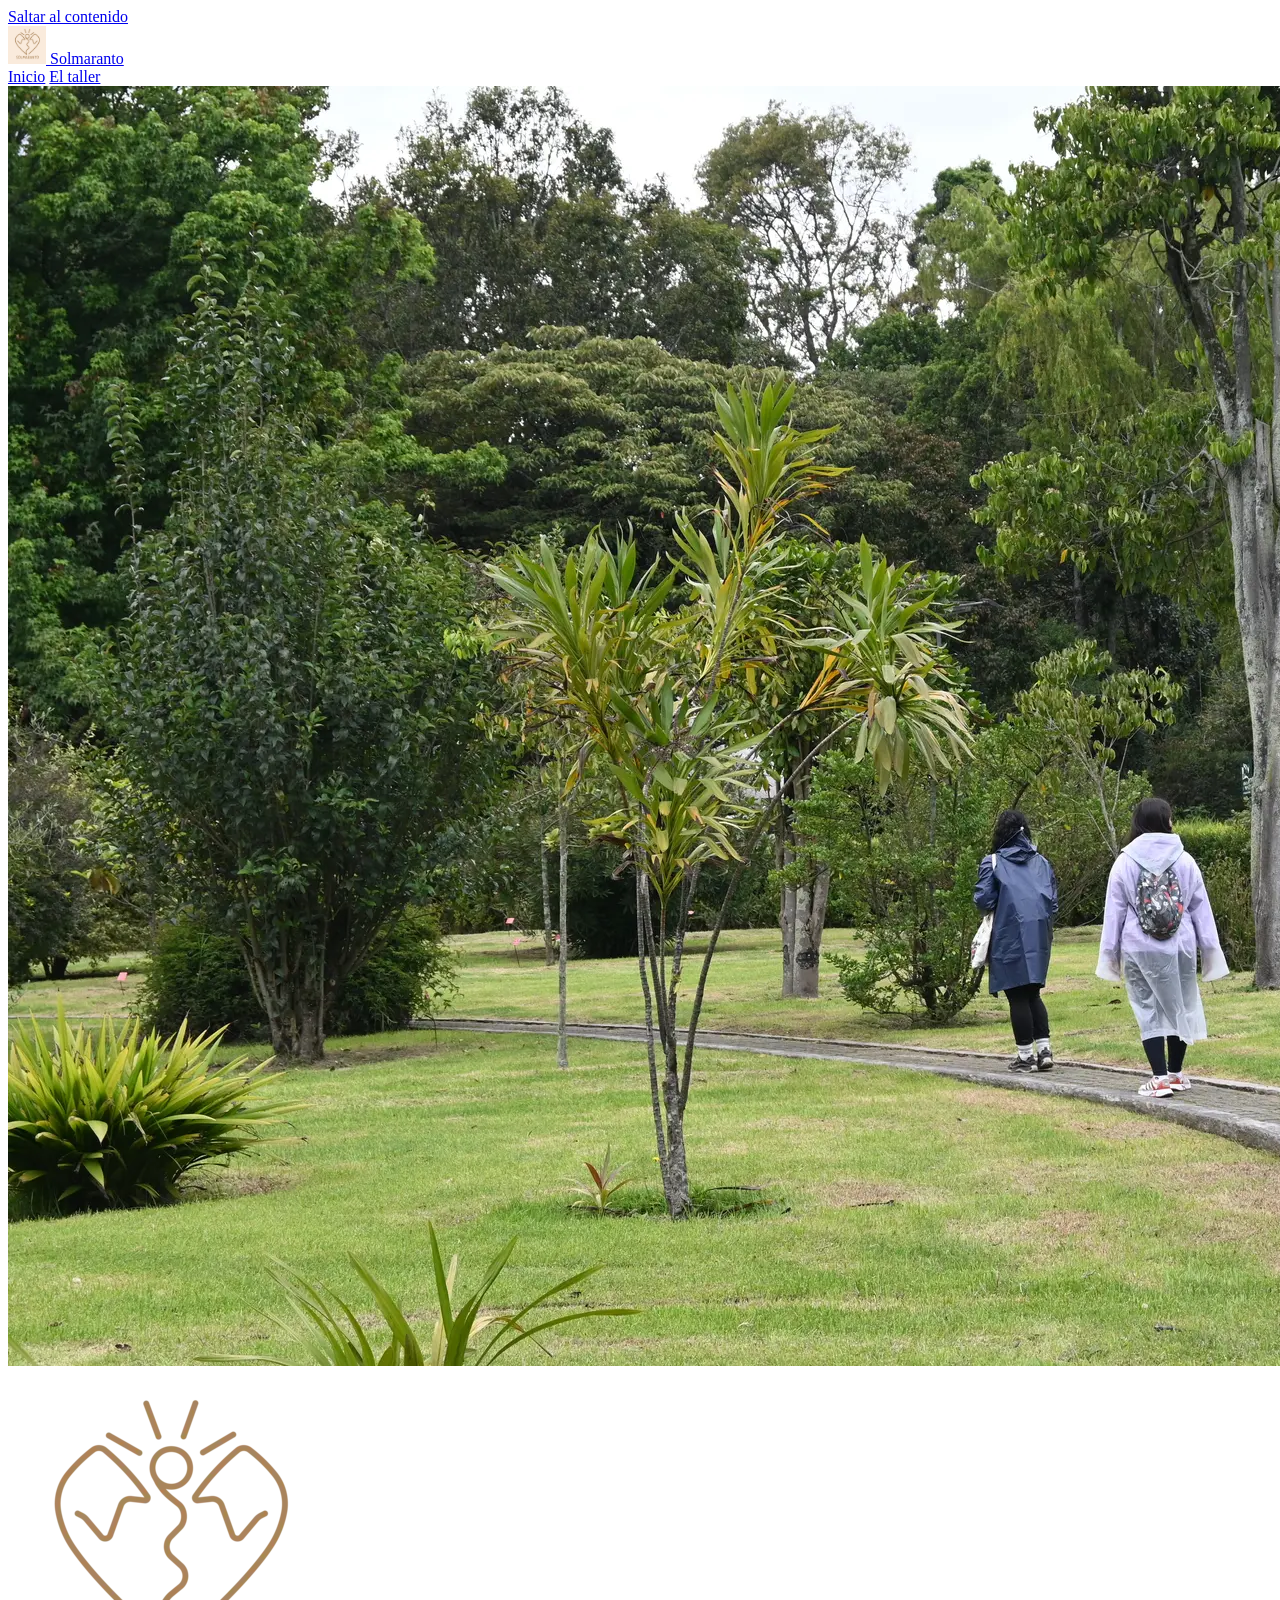
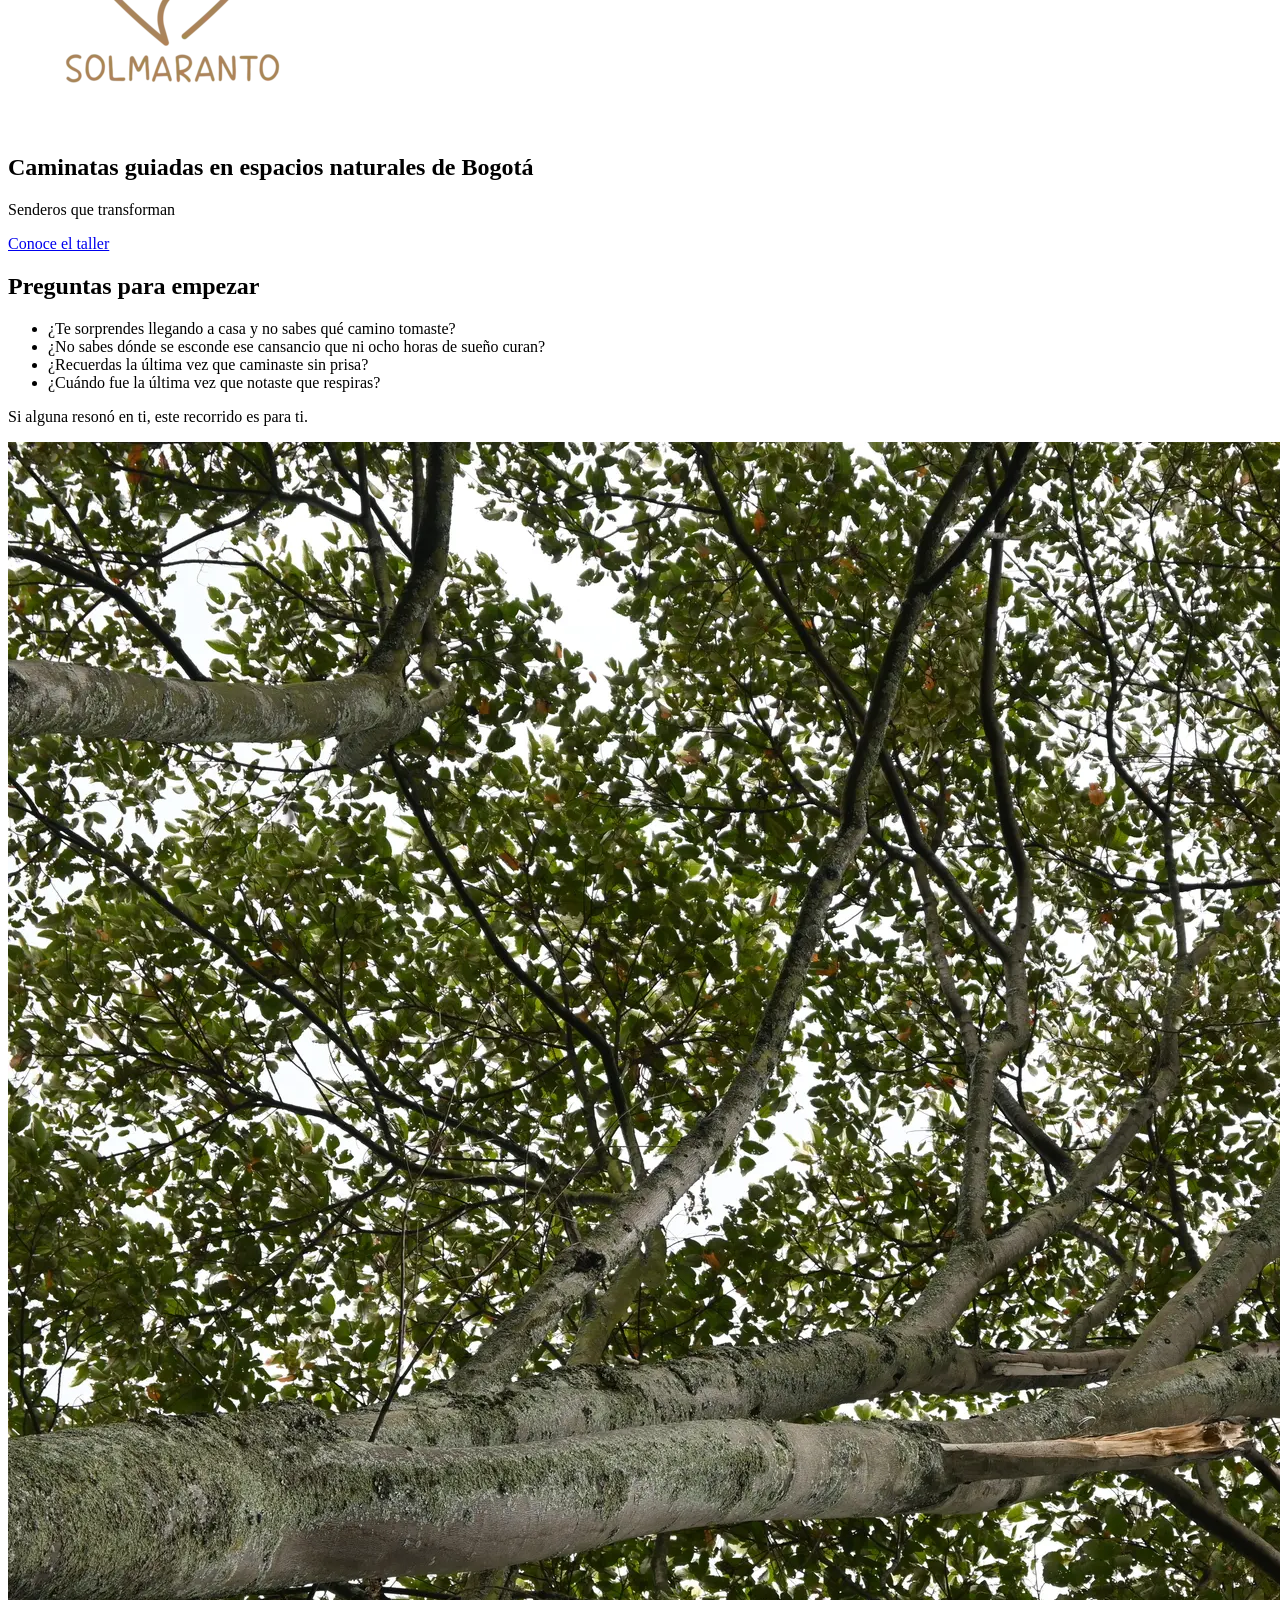
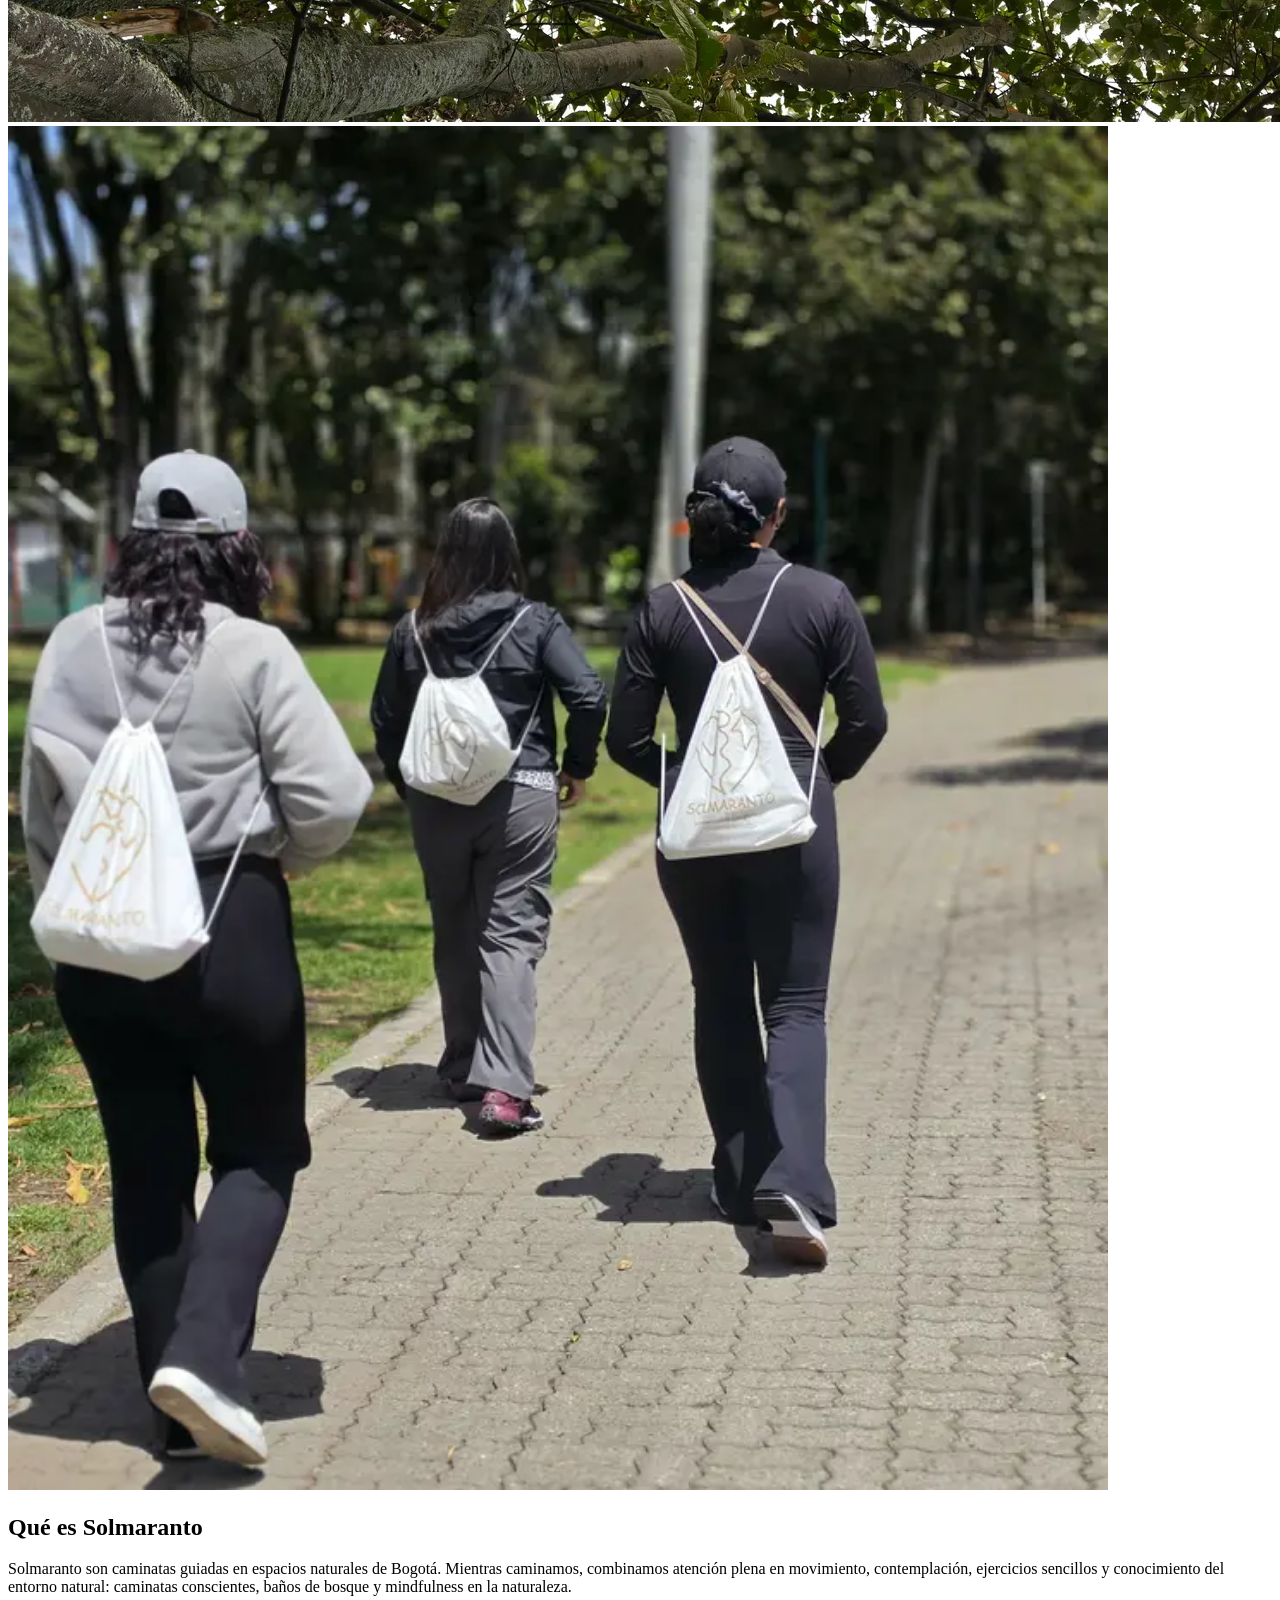
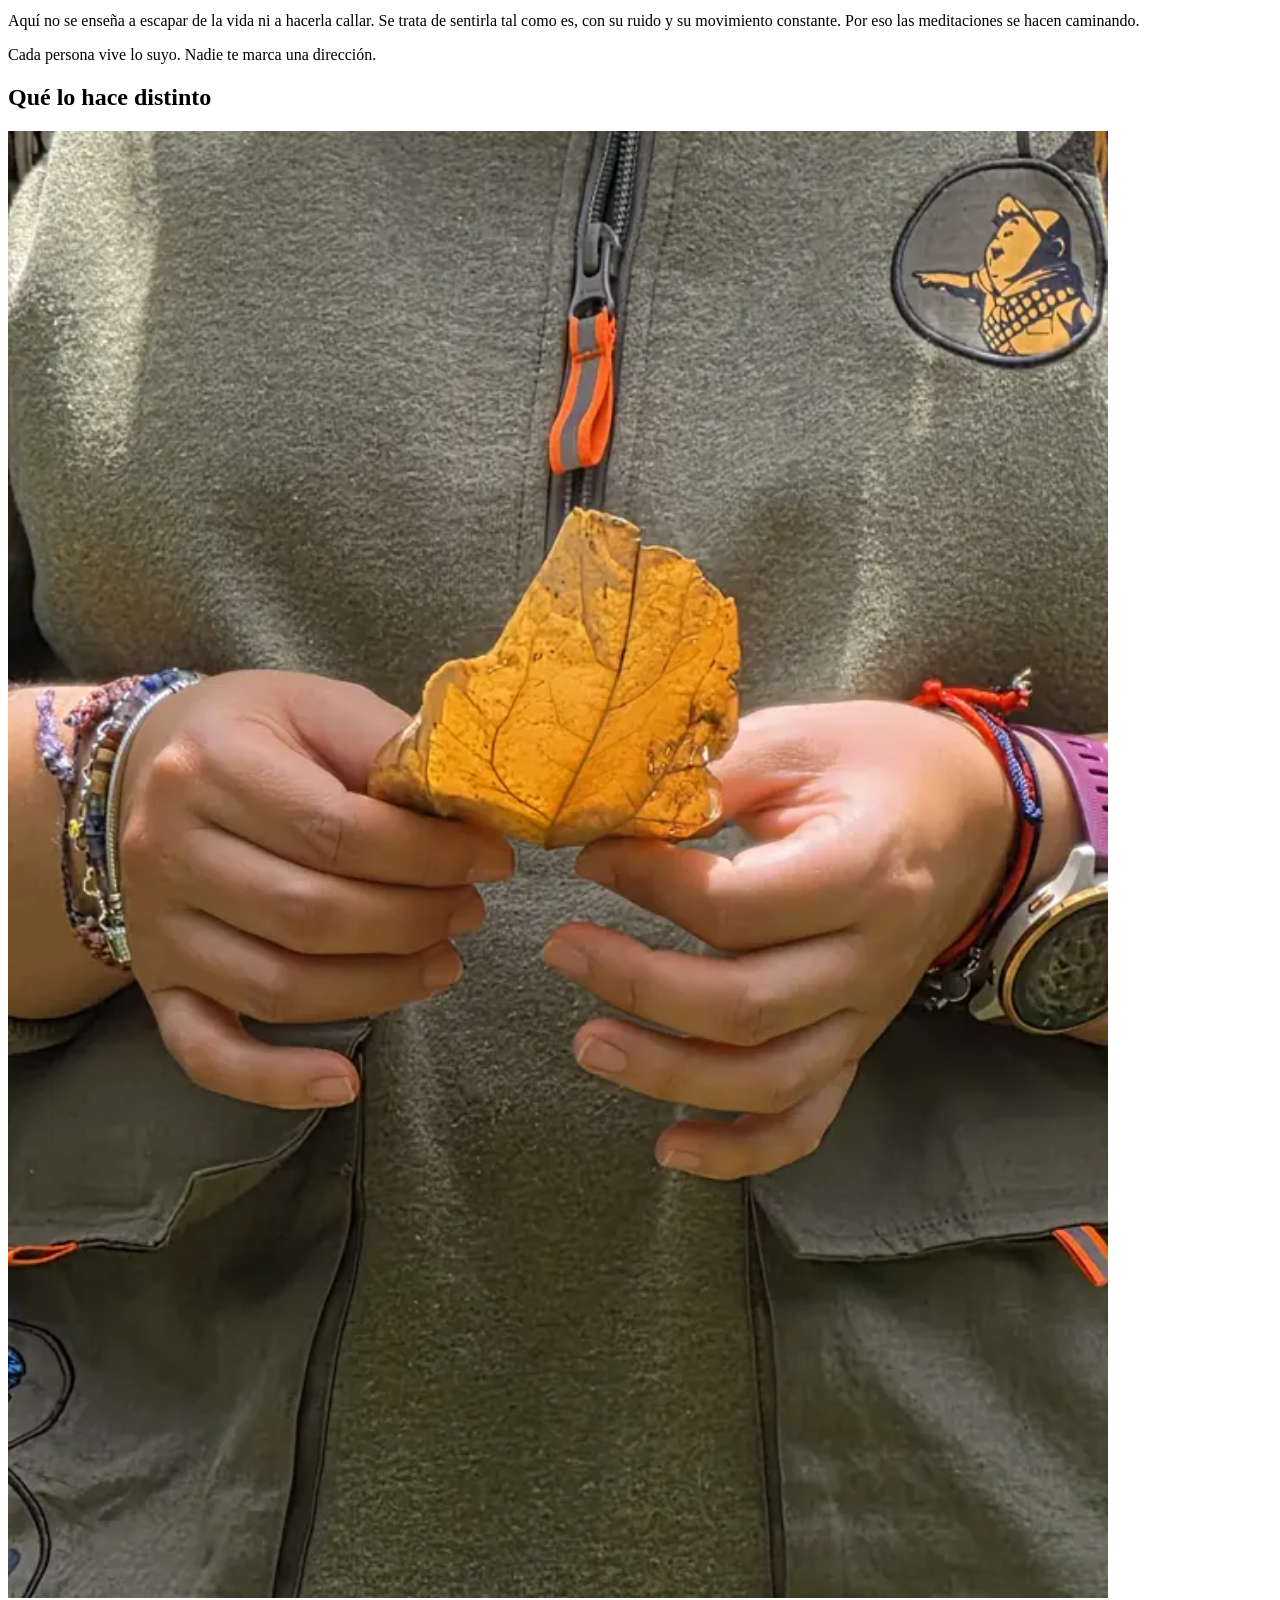
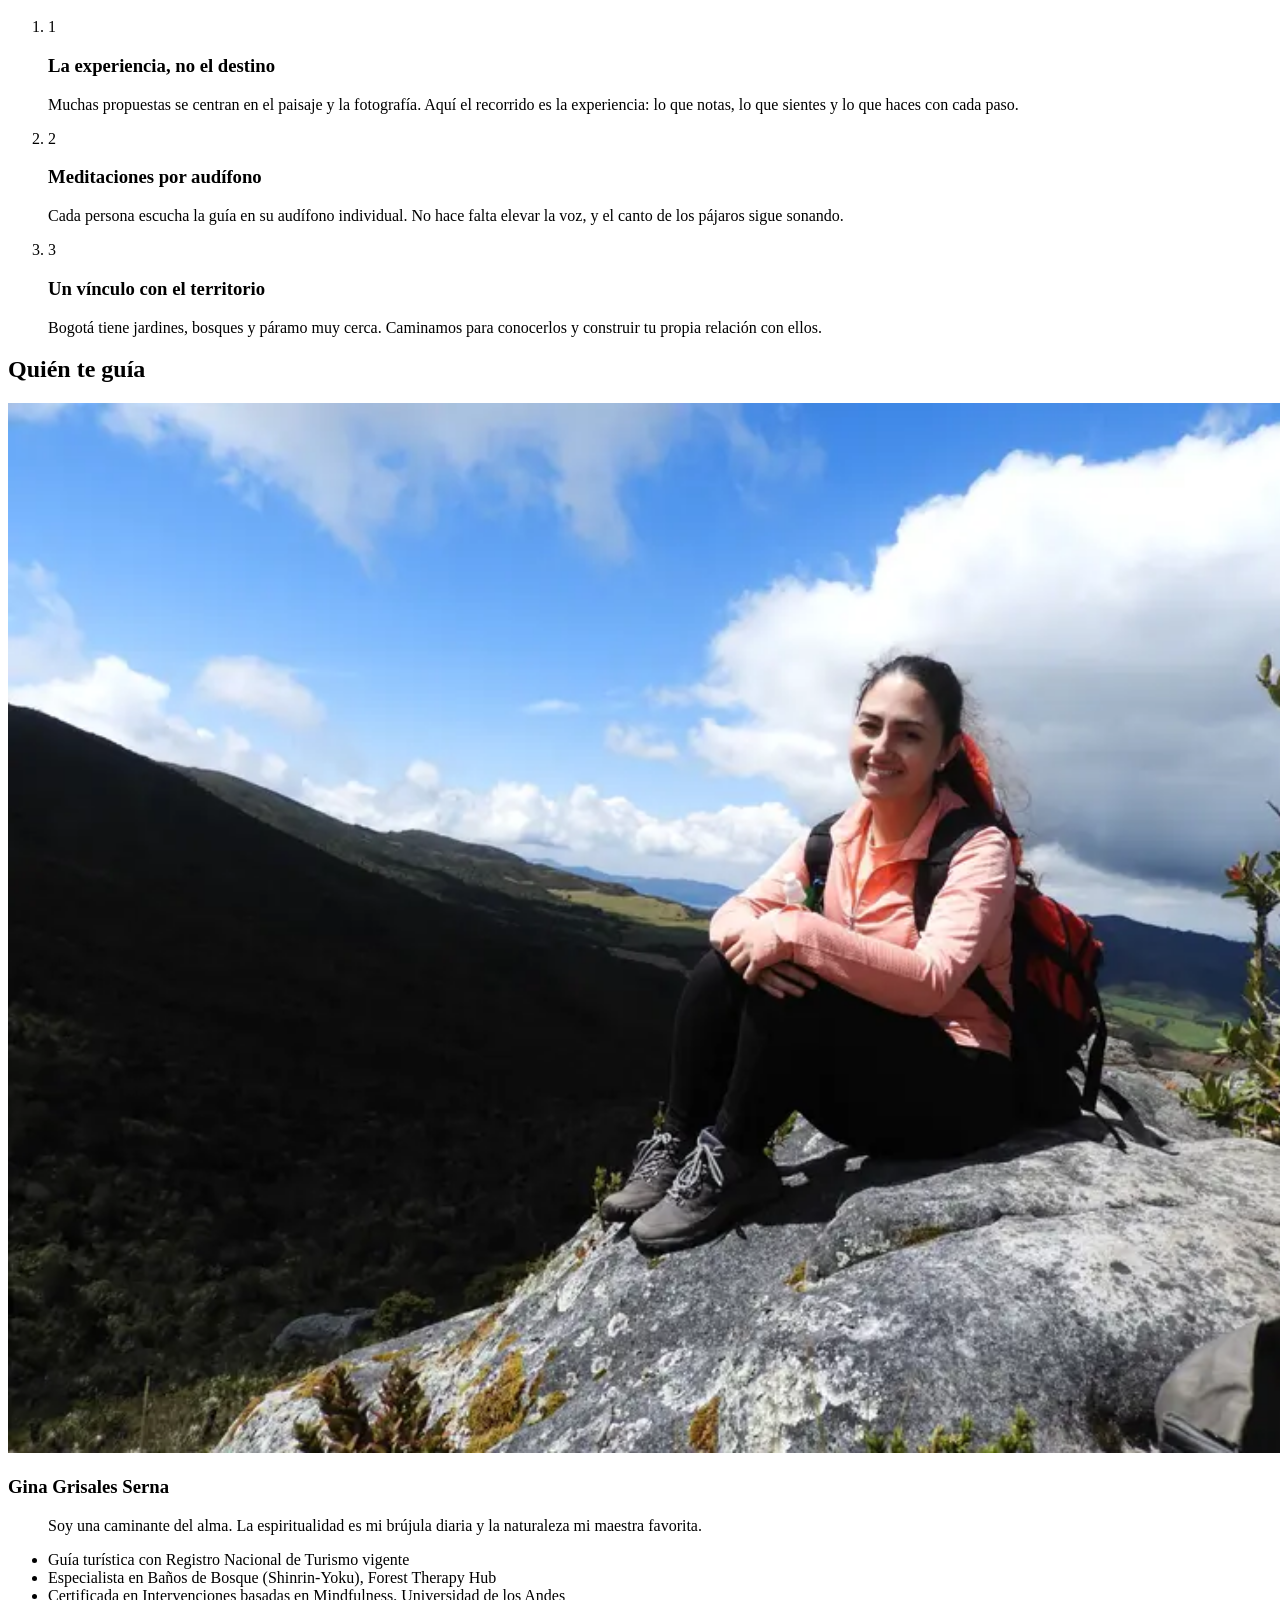
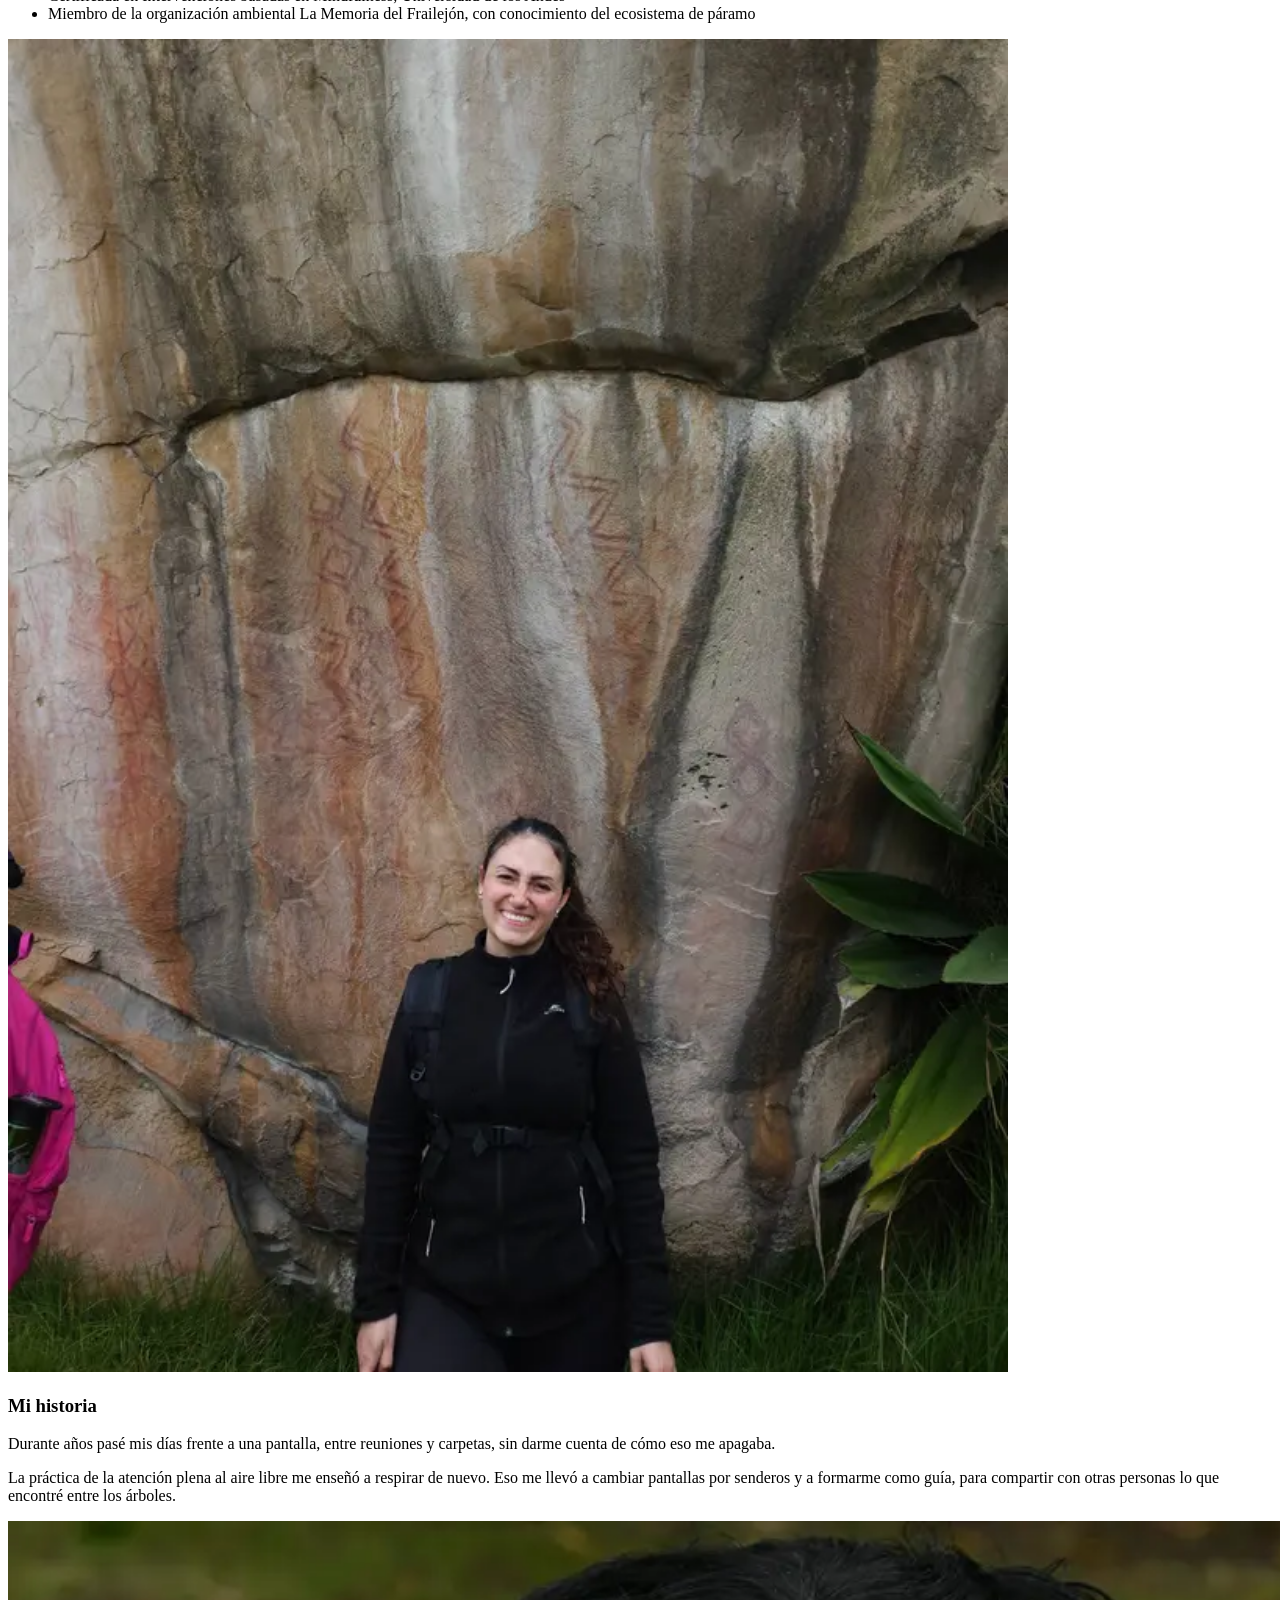
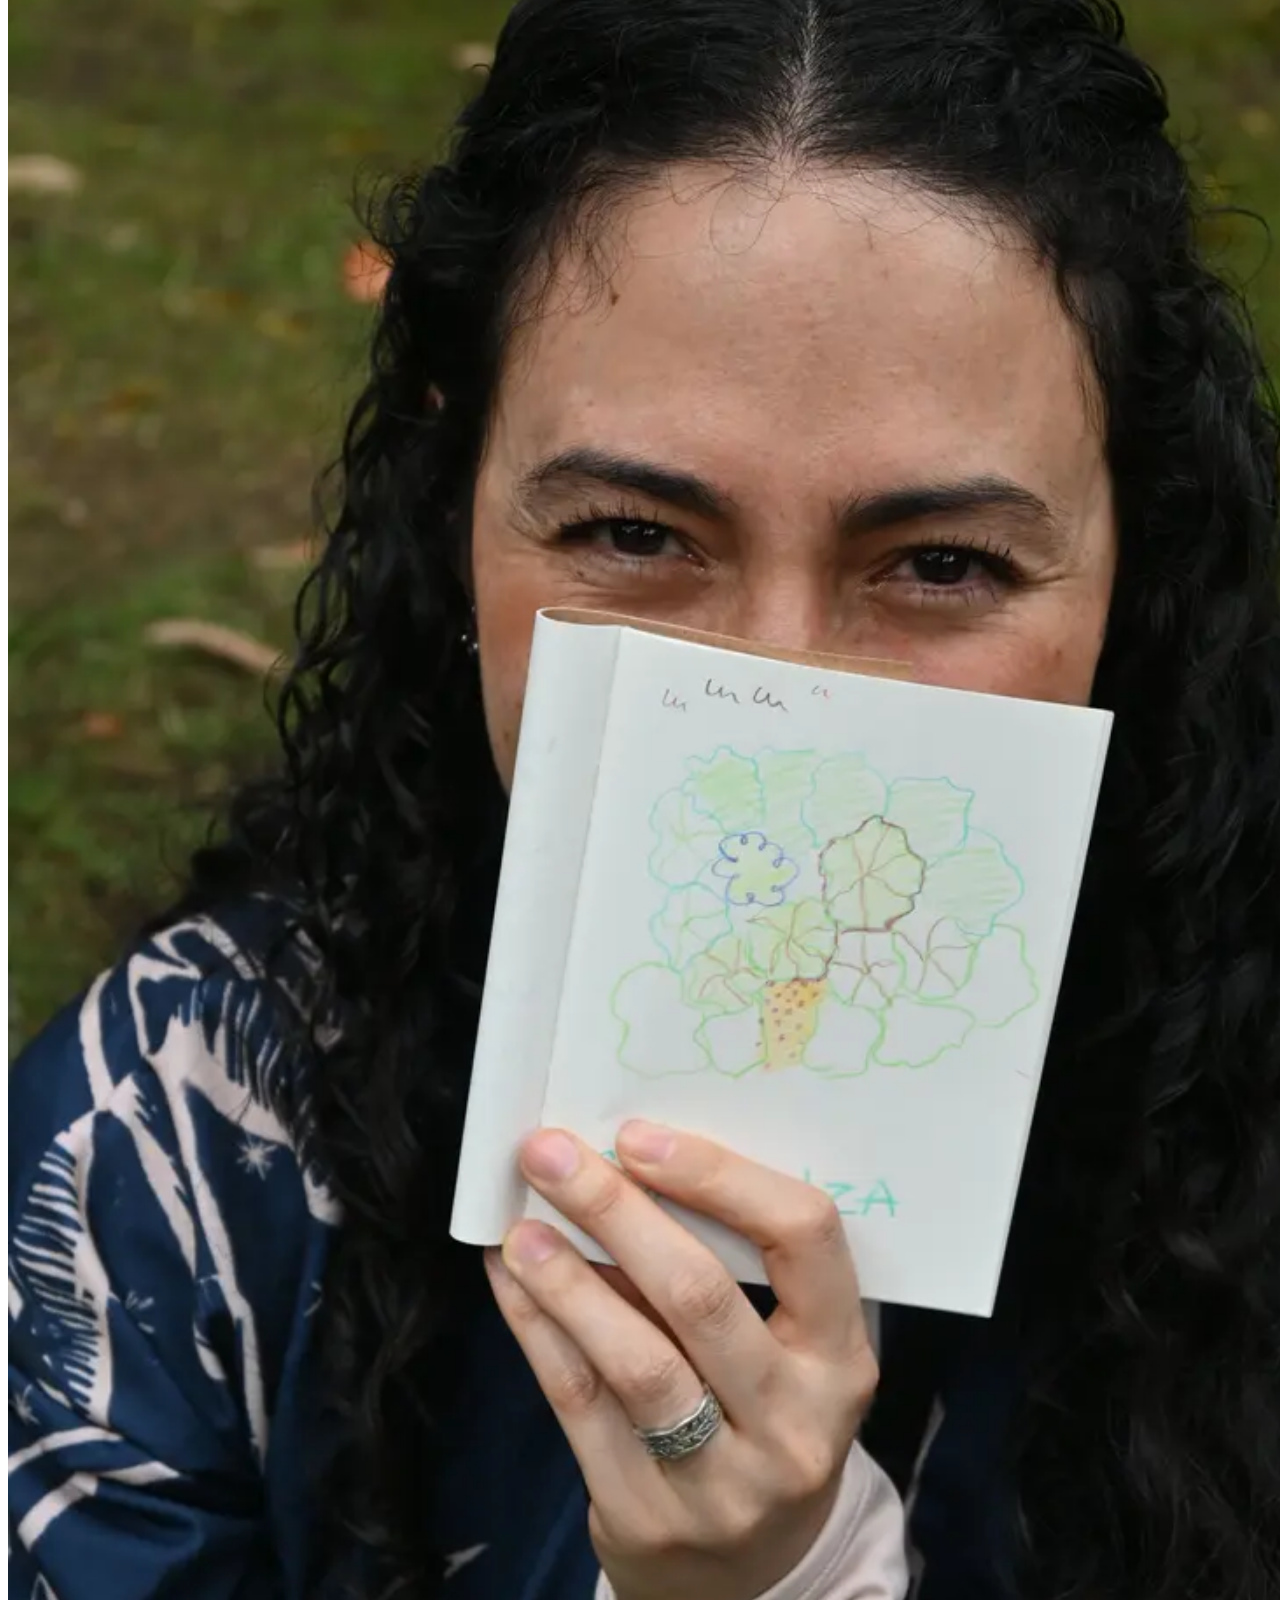
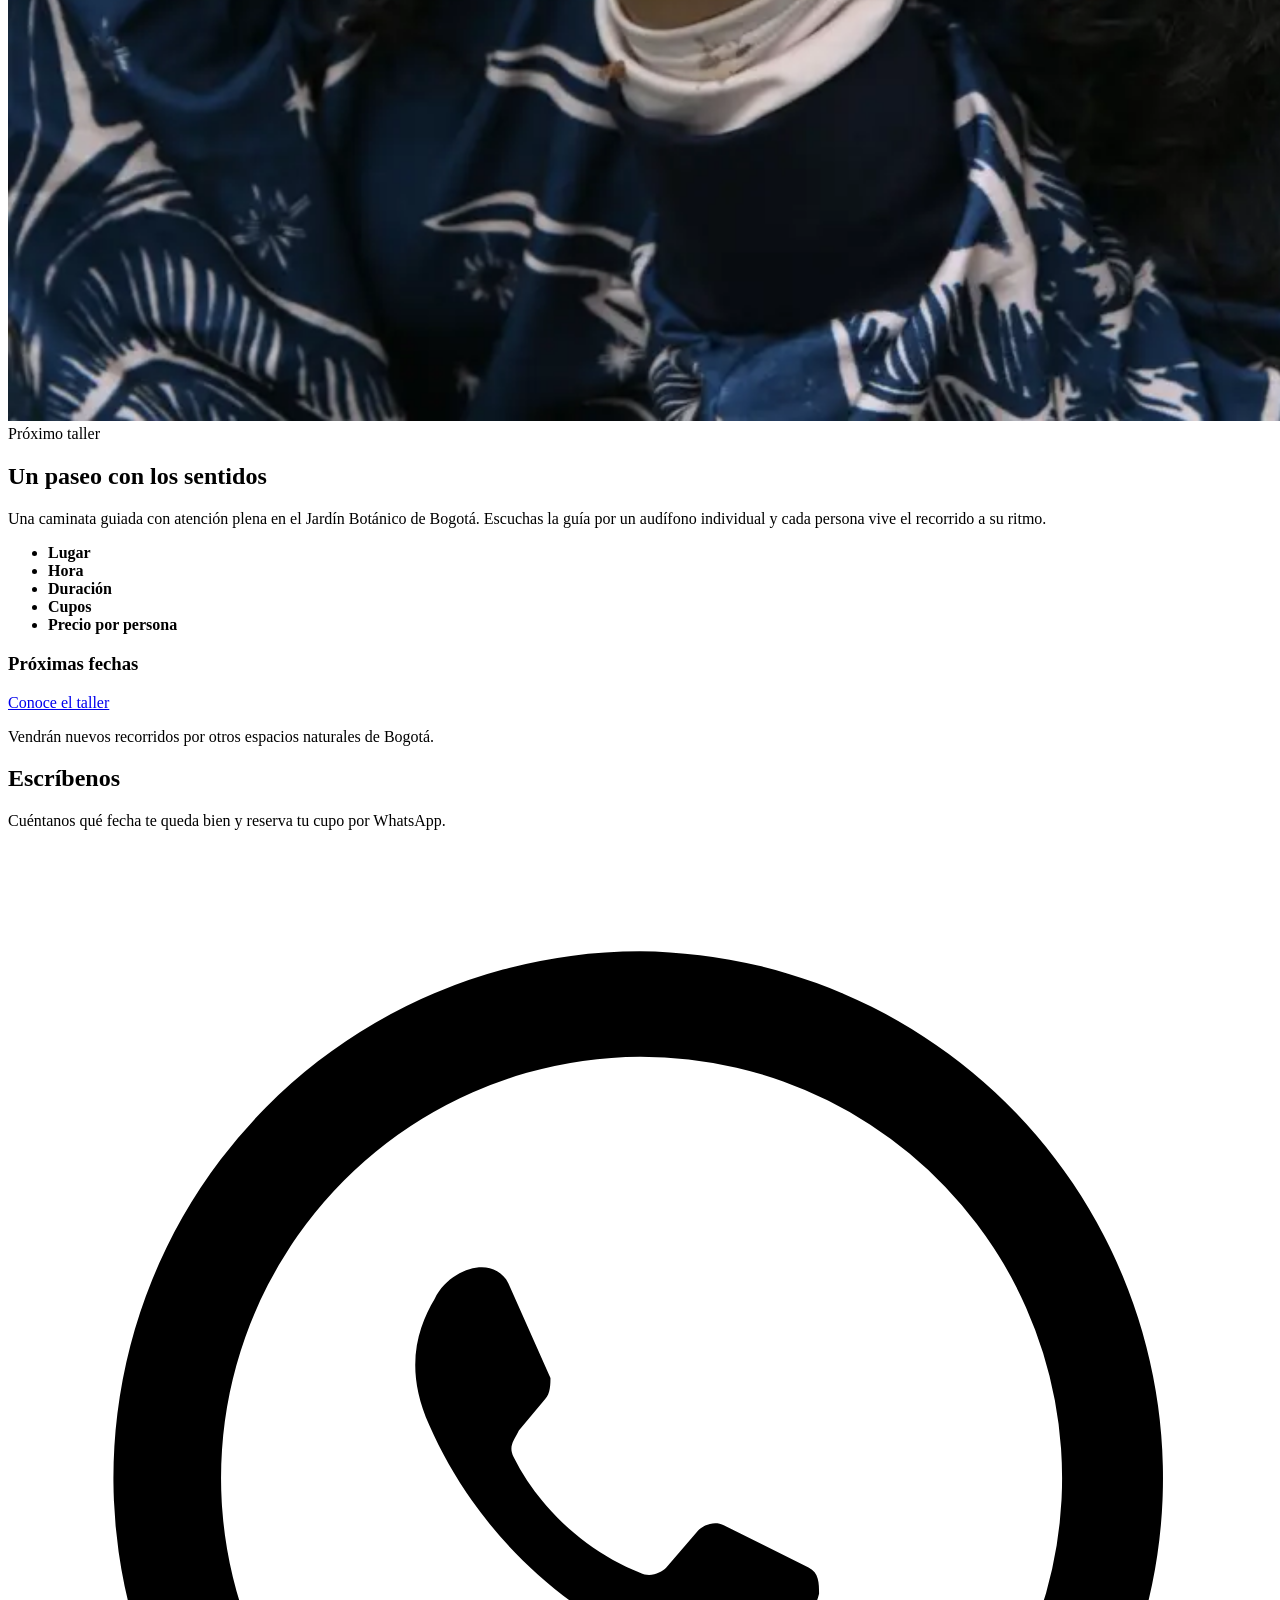
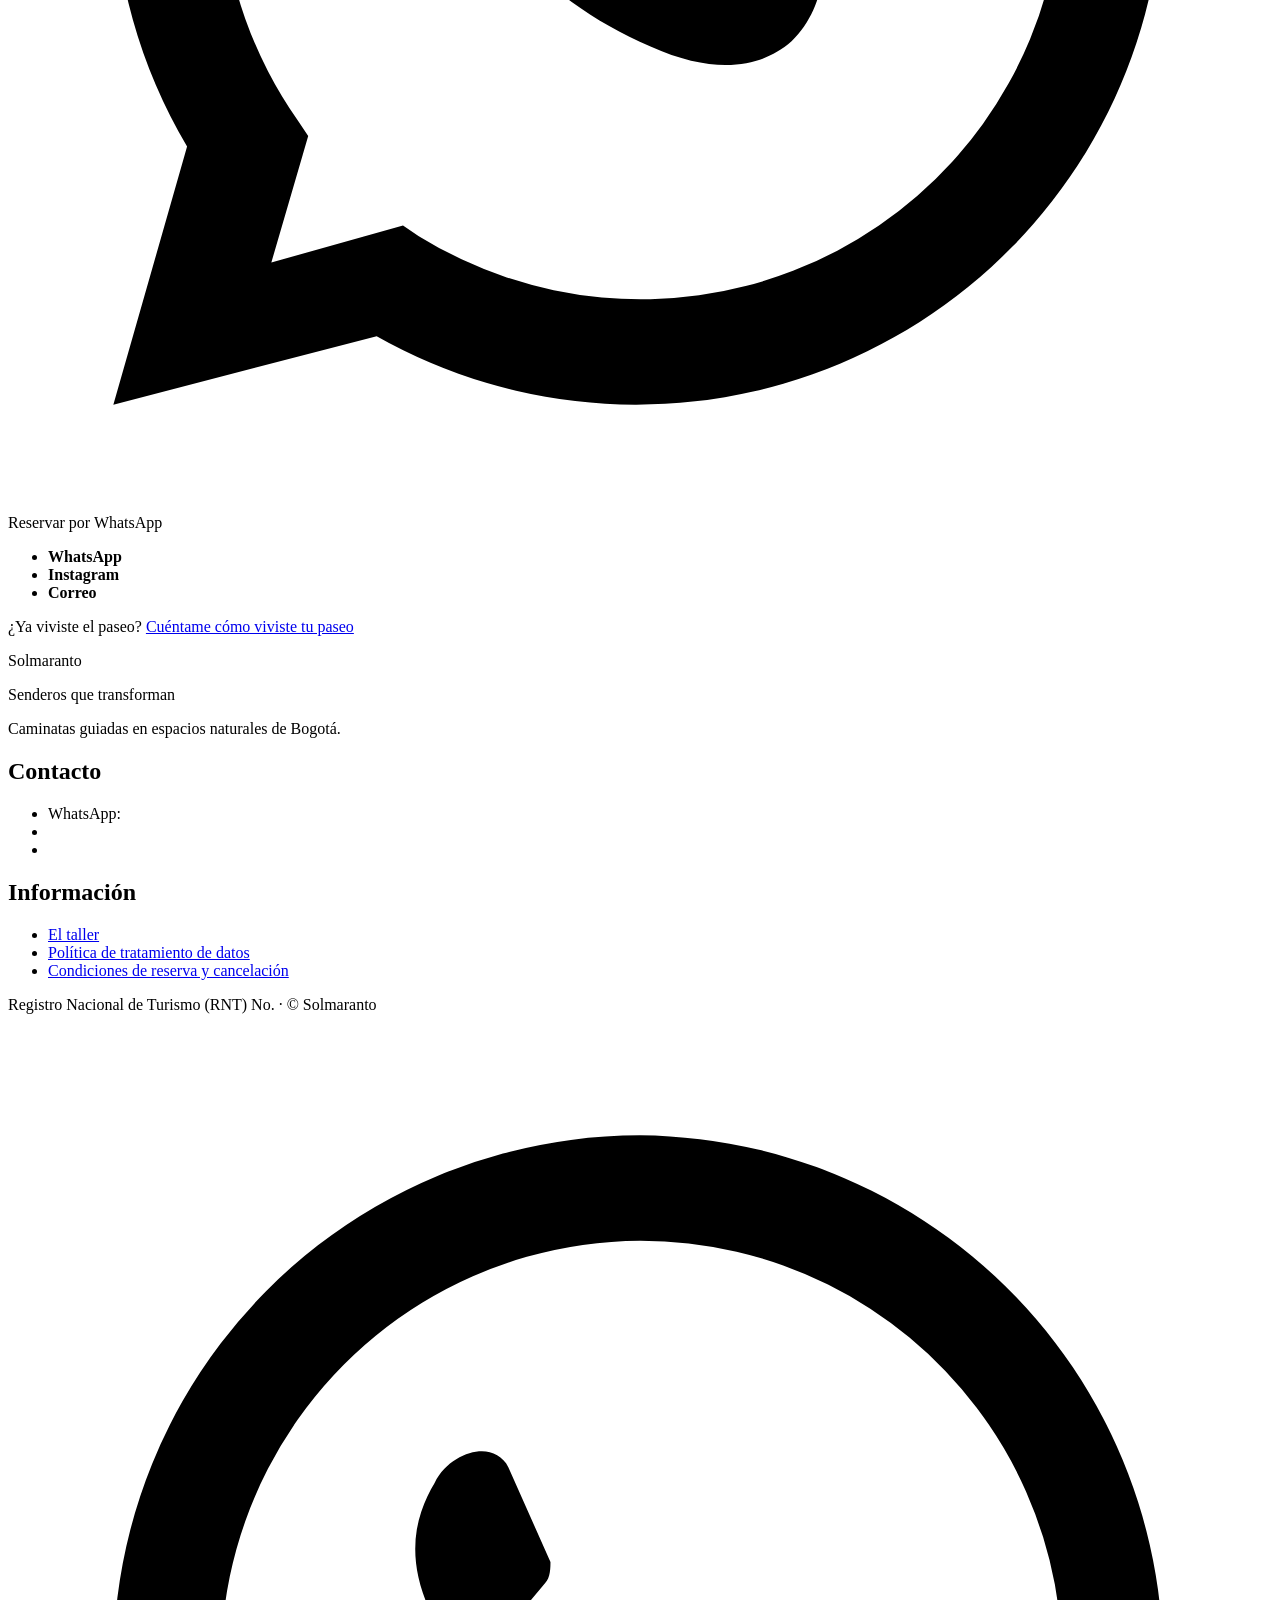
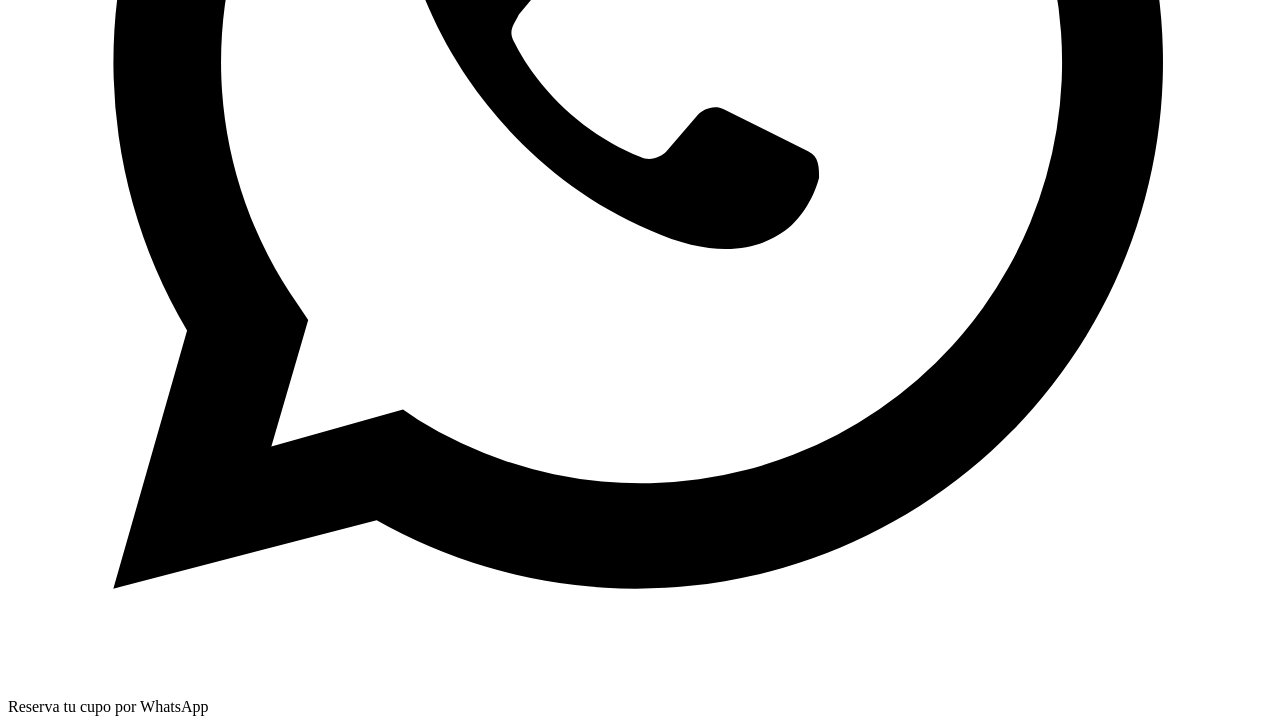
==== sitio/index.html @ 41891629 "Construir la página de Inicio con portada, preguntas, guía, taller y contacto Co-Authored-By: Claude" ====
<!doctype html>
<html lang="es">
<head>
  <meta charset="utf-8">
  <meta name="viewport" content="width=device-width, initial-scale=1">
  <title>Solmaranto | Caminatas conscientes en espacios naturales de Bogotá</title>
  <meta name="description" content="Caminatas guiadas con atención plena, contemplación y conocimiento del entorno natural en Bogotá. Reserva tu cupo en Un paseo con los sentidos.">
  <meta name="theme-color" content="#FFF9F2">
  <link rel="canonical" href="https://DOMINIO-PENDIENTE/">

  <meta property="og:type" content="website">
  <meta property="og:locale" content="es_CO">
  <meta property="og:site_name" content="Solmaranto">
  <meta property="og:title" content="Solmaranto | Senderos que transforman">
  <meta property="og:description" content="Caminatas guiadas con atención plena en espacios naturales de Bogotá. Reserva tu cupo en Un paseo con los sentidos.">
  <meta property="og:url" content="https://DOMINIO-PENDIENTE/">
  <meta property="og:image" content="https://DOMINIO-PENDIENTE/img/compartir.jpg">
  <meta property="og:image:width" content="1200">
  <meta property="og:image:height" content="630">
  <meta property="og:image:alt" content="Grupo de personas caminando por un sendero del Jardín Botánico de Bogotá">
  <meta name="twitter:card" content="summary_large_image">

  <link rel="icon" href="favicon.ico" sizes="48x48">
  <link rel="icon" type="image/png" href="img/icono-192.png" sizes="192x192">
  <link rel="apple-touch-icon" href="img/apple-touch-icon.png">

  <link rel="preload" href="fuentes/montserrat-latin.woff2" as="font" type="font/woff2" crossorigin>
  <link rel="preload" href="fuentes/patrick-hand-latin.woff2" as="font" type="font/woff2" crossorigin>
  <link rel="stylesheet" href="css/fuentes.css">
  <link rel="stylesheet" href="css/estilos.css">

  <script type="application/ld+json">
  {
    "@context": "https://schema.org",
    "@type": "Organization",
    "name": "Solmaranto",
    "slogan": "Senderos que transforman",
    "description": "Caminatas guiadas en espacios naturales de Bogotá que combinan atención plena en movimiento, contemplación, ejercicios sencillos y conocimiento del entorno natural.",
    "email": "solmaranto21@gmail.com",
    "areaServed": "Bogotá, Colombia",
    "sameAs": ["https://www.instagram.com/solmaranto/"]
  }
  </script>
</head>
<body>
  <a class="saltar" href="#contenido">Saltar al contenido</a>

  <header class="cabecera">
    <div class="contenedor cabecera__fila">
      <a class="cabecera__marca" href="index.html">
        <img src="img/icono-192.png" width="38" height="38" alt="">
        <span>Solmaranto</span>
      </a>
      <nav aria-label="Principal">
        <a href="index.html" aria-current="page">Inicio</a>
        <a href="taller.html">El taller</a>
      </nav>
    </div>
  </header>

  <main id="contenido">

    <!-- 1. PORTADA -->
    <section class="portada" aria-labelledby="titulo-portada">
      <img class="portada__foto"
           src="img/portada-1920.webp"
           srcset="img/portada-960.webp 960w, img/portada-1920.webp 1920w"
           sizes="100vw" width="1920" height="1280" fetchpriority="high"
           alt="Grupo de personas caminando por un sendero del Jardín Botánico de Bogotá, entre árboles y jardines">
      <div class="portada__tarjeta">
        <img class="portada__logo" src="img/logo-320.webp" srcset="img/logo-320.webp 320w, img/logo-640.webp 640w"
             sizes="140px" width="320" height="360" alt="Solmaranto">
        <h1 id="titulo-portada">Caminatas guiadas en espacios naturales de Bogotá</h1>
        <p class="portada__lema">Senderos que transforman</p>
        <a class="boton" href="taller.html">Conoce el taller</a>
      </div>
    </section>

    <!-- 2. PREGUNTAS QUE ABREN -->
    <section class="seccion" aria-labelledby="titulo-preguntas">
      <div class="contenedor">
        <h2 id="titulo-preguntas" class="solo-lectores">Preguntas para empezar</h2>
        <ul class="preguntas">
          <li>¿Te sorprendes llegando a casa y no sabes qué camino tomaste?</li>
          <li>¿No sabes dónde se esconde ese cansancio que ni ocho horas de sueño curan?</li>
          <li>¿Recuerdas la última vez que caminaste sin prisa?</li>
          <li>¿Cuándo fue la última vez que notaste que respiras?</li>
        </ul>
        <p class="cierre-preguntas">Si alguna resonó en ti, este recorrido es para ti.</p>
      </div>
    </section>

    <div class="franja-foto">
      <img src="img/copas-960.webp" srcset="img/copas-960.webp 960w, img/copas-1920.webp 1920w" sizes="100vw"
           width="1920" height="1280" loading="lazy"
           alt="Copas de árboles vistas desde abajo, con el cielo entre las ramas">
    </div>

    <!-- 3. QUÉ ES SOLMARANTO -->
    <section class="seccion seccion--arena" aria-labelledby="titulo-que-es">
      <div class="contenedor dos-columnas">
        <div class="foto-marco foto-arco">
          <img src="img/tulas-grupo-640.webp" srcset="img/tulas-grupo-640.webp 640w, img/tulas-grupo-1100.webp 1100w"
               sizes="(min-width: 860px) 440px, 90vw" width="1100" height="1364" loading="lazy"
               alt="Tres personas caminan de espaldas por un sendero de Bogotá con tulas de algodón de Solmaranto">
        </div>
        <div>
          <h2 id="titulo-que-es">Qué es Solmaranto</h2>
          <p>Solmaranto son caminatas guiadas en espacios naturales de Bogotá. Mientras caminamos, combinamos atención plena en movimiento, contemplación, ejercicios sencillos y conocimiento del entorno natural: caminatas conscientes, baños de bosque y mindfulness en la naturaleza.</p>
          <p>Aquí no se enseña a escapar de la vida ni a hacerla callar. Se trata de sentirla tal como es, con su ruido y su movimiento constante. Por eso las meditaciones se hacen caminando.</p>
          <p>Cada persona vive lo suyo. Nadie te marca una dirección.</p>
        </div>
      </div>
    </section>

    <!-- 4. QUÉ LO HACE DISTINTO -->
    <section class="seccion" aria-labelledby="titulo-distinto">
      <div class="contenedor">
        <h2 id="titulo-distinto" class="centrado">Qué lo hace distinto</h2>
        <div class="dos-columnas dos-columnas--invertida">
          <div class="foto-marco foto-redonda">
            <img src="img/hoja-manos-640.webp" srcset="img/hoja-manos-640.webp 640w, img/hoja-manos-1100.webp 1100w"
                 sizes="(min-width: 860px) 440px, 90vw" width="1100" height="1467" loading="lazy"
                 alt="Manos sosteniendo una hoja seca de color dorado">
          </div>
          <ol class="ideas">
            <li class="idea">
              <span class="idea__num" aria-hidden="true">1</span>
              <h3>La experiencia, no el destino</h3>
              <p>Muchas propuestas se centran en el paisaje y la fotografía. Aquí el recorrido es la experiencia: lo que notas, lo que sientes y lo que haces con cada paso.</p>
            </li>
            <li class="idea">
              <span class="idea__num" aria-hidden="true">2</span>
              <h3>Meditaciones por audífono</h3>
              <p>Cada persona escucha la guía en su audífono individual. No hace falta elevar la voz, y el canto de los pájaros sigue sonando.</p>
            </li>
            <li class="idea">
              <span class="idea__num" aria-hidden="true">3</span>
              <h3>Un vínculo con el territorio</h3>
              <p>Bogotá tiene jardines, bosques y páramo muy cerca. Caminamos para conocerlos y construir tu propia relación con ellos.</p>
            </li>
          </ol>
        </div>
      </div>
    </section>

    <!-- 5. QUIÉN TE GUÍA -->
    <section id="guia" class="seccion seccion--arena" aria-labelledby="titulo-guia">
      <div class="contenedor">
        <h2 id="titulo-guia" class="centrado">Quién te guía</h2>

        <div class="guia__bloque dos-columnas">
          <div class="foto-marco foto-arco">
            <img src="img/gina-paramo-800.webp" srcset="img/gina-paramo-800.webp 800w, img/gina-paramo-1400.webp 1400w"
                 sizes="(min-width: 860px) 440px, 90vw" width="1400" height="1050" loading="lazy"
                 style="object-position: 72% 50%"
                 alt="Gina Grisales sentada sobre una roca en la montaña, sonriendo, con el valle al fondo">
          </div>
          <div>
            <h3 data-dato="guia">Gina Grisales Serna</h3>
            <blockquote class="frase">
              <p style="margin:0">Soy una caminante del alma. La espiritualidad es mi brújula diaria y la naturaleza mi maestra favorita.</p>
            </blockquote>
            <ul class="credenciales">
              <li>Guía turística con Registro Nacional de Turismo vigente</li>
              <li>Especialista en Baños de Bosque (Shinrin-Yoku), Forest Therapy Hub</li>
              <li>Certificada en Intervenciones basadas en Mindfulness, Universidad de los Andes</li>
              <li>Miembro de la organización ambiental La Memoria del Frailejón, con conocimiento del ecosistema de páramo</li>
            </ul>
          </div>
        </div>

        <div class="guia__bloque dos-columnas dos-columnas--invertida">
          <div class="foto-marco foto-redonda">
            <img src="img/gina-roca-640.webp" srcset="img/gina-roca-640.webp 640w, img/gina-roca-1000.webp 1000w"
                 sizes="(min-width: 860px) 440px, 90vw" width="1000" height="1333" loading="lazy"
                 alt="Gina Grisales sonriendo frente a una gran roca con figuras pintadas en tonos rojizos">
          </div>
          <div>
            <h3>Mi historia</h3>
            <p>Durante años pasé mis días frente a una pantalla, entre reuniones y carpetas, sin darme cuenta de cómo eso me apagaba.</p>
            <p>La práctica de la atención plena al aire libre me enseñó a respirar de nuevo. Eso me llevó a cambiar pantallas por senderos y a formarme como guía, para compartir con otras personas lo que encontré entre los árboles.</p>
          </div>
        </div>
      </div>
    </section>

    <!-- 6. EL TALLER -->
    <section id="taller" class="seccion" aria-labelledby="titulo-taller">
      <div class="contenedor">
        <div class="taller-tarjeta">
          <div class="taller-tarjeta__foto">
            <img src="img/cuaderno-800.webp" srcset="img/cuaderno-800.webp 800w, img/cuaderno-1400.webp 1400w"
                 sizes="(min-width: 860px) 45vw, 100vw" width="1400" height="2100" loading="lazy"
                 style="object-position: 50% 30%"
                 alt="Persona sosteniendo frente a su rostro un cuaderno con un dibujo de hojas y flores">
          </div>
          <div class="taller-tarjeta__cuerpo">
            <span class="etiqueta">Próximo taller</span>
            <h2 id="titulo-taller" data-dato="nombre">Un paseo con los sentidos</h2>
            <p>Una caminata guiada con atención plena en el Jardín Botánico de Bogotá. Escuchas la guía por un audífono individual y cada persona vive el recorrido a su ritmo.</p>

            <ul class="datos-clave">
              <li><strong>Lugar</strong><span data-dato="lugar"></span></li>
              <li><strong>Hora</strong><span data-dato="hora"></span></li>
              <li><strong>Duración</strong><span data-dato="duracion"></span></li>
              <li><strong>Cupos</strong><span data-dato="cupos"></span></li>
              <li class="ancho"><strong>Precio por persona</strong><span data-dato="precio"></span><small data-dato="notaPrecio"></small></li>
            </ul>

            <h3 id="titulo-fechas">Próximas fechas</h3>
            <ul class="chips" data-fechas="chips" aria-labelledby="titulo-fechas"></ul>

            <a class="boton" href="taller.html">Conoce el taller</a>
          </div>
        </div>
        <p class="nota-final">Vendrán nuevos recorridos por otros espacios naturales de Bogotá.</p>
      </div>
    </section>

    <!-- 7. TESTIMONIOS (se muestra solo si hay testimonios aprobados en datos.js) -->
    <section id="testimonios" class="seccion seccion--arena" aria-labelledby="titulo-testimonios" hidden>
      <div class="contenedor">
        <h2 id="titulo-testimonios" class="centrado">Lo que viven quienes caminan</h2>
        <div class="testimonios" data-testimonios></div>
      </div>
    </section>

    <!-- 8. CONTACTO -->
    <section id="contacto" class="seccion centrado" aria-labelledby="titulo-contacto" style="border-top:1px solid var(--arena)">
      <div class="contenedor angosto">
        <h2 id="titulo-contacto">Escríbenos</h2>
        <p>Cuéntanos qué fecha te queda bien y reserva tu cupo por WhatsApp.</p>
        <a class="boton" data-wa="">
          <svg aria-hidden="true" viewBox="0 0 24 24"><path fill="currentColor" d="M12 2a10 10 0 0 0-8.6 15.1L2 22l5-1.3A10 10 0 1 0 12 2zm0 2a8 8 0 1 1-4.2 14.8l-.3-.2-2.5.7.7-2.4-.2-.3A8 8 0 0 1 12 4zM9 8c-.3 0-.7.2-.9.6-.3.5-.6 1.3-.1 2.4.7 1.6 2.1 3.3 4.2 4.2 1.1.5 1.9.4 2.4.1.4-.2.7-.7.8-1.1 0-.2 0-.4-.2-.5l-1.6-.8c-.2-.1-.4 0-.5.1l-.6.7c-.1.1-.3.2-.5.1-1-.4-1.9-1.2-2.4-2.2-.1-.2 0-.3.1-.5l.5-.6c.1-.1.1-.3.1-.4L9.5 8.3c-.1-.2-.3-.3-.5-.3z"/></svg>
          Reservar por WhatsApp
        </a>
        <ul class="contactos">
          <li><strong>WhatsApp</strong><span data-dato="whatsapp"></span></li>
          <li><strong>Instagram</strong><a data-enlace="instagram" data-dato="instagram"></a></li>
          <li><strong>Correo</strong><a data-enlace="correo" data-dato="correo"></a></li>
        </ul>
        <p class="aparte">¿Ya viviste el paseo? <a data-formulario href="#contacto">Cuéntame cómo viviste tu paseo</a></p>
      </div>
    </section>
  </main>

  <footer class="pie">
    <div class="contenedor">
      <div class="pie__grid">
        <div>
          <p class="pie__marca">Solmaranto</p>
          <p class="pie__lema">Senderos que transforman</p>
          <p>Caminatas guiadas en espacios naturales de Bogotá.</p>
        </div>
        <div>
          <h2>Contacto</h2>
          <ul>
            <li>WhatsApp: <span data-dato="whatsapp"></span></li>
            <li><a data-enlace="instagram" data-dato="instagram"></a></li>
            <li><a data-enlace="correo" data-dato="correo"></a></li>
          </ul>
        </div>
        <div>
          <h2>Información</h2>
          <ul>
            <li><a href="taller.html">El taller</a></li>
            <li><a href="politica-datos.html">Política de tratamiento de datos</a></li>
            <li><a href="condiciones-reserva.html">Condiciones de reserva y cancelación</a></li>
          </ul>
        </div>
      </div>
      <p class="pie__rnt">Registro Nacional de Turismo (RNT) No. <span data-dato="rnt"></span> · © <span data-dato="anio"></span> Solmaranto</p>
    </div>
  </footer>

  <div class="barra-wa">
    <a class="boton" data-wa="">
      <svg aria-hidden="true" viewBox="0 0 24 24"><path fill="currentColor" d="M12 2a10 10 0 0 0-8.6 15.1L2 22l5-1.3A10 10 0 1 0 12 2zm0 2a8 8 0 1 1-4.2 14.8l-.3-.2-2.5.7.7-2.4-.2-.3A8 8 0 0 1 12 4zM9 8c-.3 0-.7.2-.9.6-.3.5-.6 1.3-.1 2.4.7 1.6 2.1 3.3 4.2 4.2 1.1.5 1.9.4 2.4.1.4-.2.7-.7.8-1.1 0-.2 0-.4-.2-.5l-1.6-.8c-.2-.1-.4 0-.5.1l-.6.7c-.1.1-.3.2-.5.1-1-.4-1.9-1.2-2.4-2.2-.1-.2 0-.3.1-.5l.5-.6c.1-.1.1-.3.1-.4L9.5 8.3c-.1-.2-.3-.3-.5-.3z"/></svg>
      Reserva tu cupo por WhatsApp
    </a>
  </div>

  <script src="datos.js"></script>
  <script src="js/app.js"></script>
</body>
</html>
---- sitio/css/fuentes.css ----
/* Montserrat latin-ext */
@font-face {
  font-family: 'Montserrat';
  font-style: normal;
  font-weight: 400 700;
  font-display: swap;
  src: url(../fuentes/montserrat-latin-ext.woff2) format('woff2');
  unicode-range: U+0100-02BA, U+02BD-02C5, U+02C7-02CC, U+02CE-02D7, U+02DD-02FF, U+0304, U+0308, U+0329, U+1D00-1DBF, U+1E00-1E9F, U+1EF2-1EFF, U+2020, U+20A0-20AB, U+20AD-20C4, U+2113, U+2C60-2C7F, U+A720-A7FF;
}
/* Montserrat latin */
@font-face {
  font-family: 'Montserrat';
  font-style: normal;
  font-weight: 400 700;
  font-display: swap;
  src: url(../fuentes/montserrat-latin.woff2) format('woff2');
  unicode-range: U+0000-00FF, U+0131, U+0152-0153, U+02BB-02BC, U+02C6, U+02DA, U+02DC, U+0304, U+0308, U+0329, U+2000-206F, U+20AC, U+2122, U+2191, U+2193, U+2212, U+2215, U+FEFF, U+FFFD;
}
/* Patrick Hand latin-ext */
@font-face {
  font-family: 'Patrick Hand';
  font-style: normal;
  font-weight: 400;
  font-display: swap;
  src: url(../fuentes/patrick-hand-latin-ext.woff2) format('woff2');
  unicode-range: U+0100-02BA, U+02BD-02C5, U+02C7-02CC, U+02CE-02D7, U+02DD-02FF, U+0304, U+0308, U+0329, U+1D00-1DBF, U+1E00-1E9F, U+1EF2-1EFF, U+2020, U+20A0-20AB, U+20AD-20C4, U+2113, U+2C60-2C7F, U+A720-A7FF;
}
/* Patrick Hand latin */
@font-face {
  font-family: 'Patrick Hand';
  font-style: normal;
  font-weight: 400;
  font-display: swap;
  src: url(../fuentes/patrick-hand-latin.woff2) format('woff2');
  unicode-range: U+0000-00FF, U+0131, U+0152-0153, U+02BB-02BC, U+02C6, U+02DA, U+02DC, U+0304, U+0308, U+0329, U+2000-206F, U+20AC, U+2122, U+2191, U+2193, U+2212, U+2215, U+FEFF, U+FFFD;
}
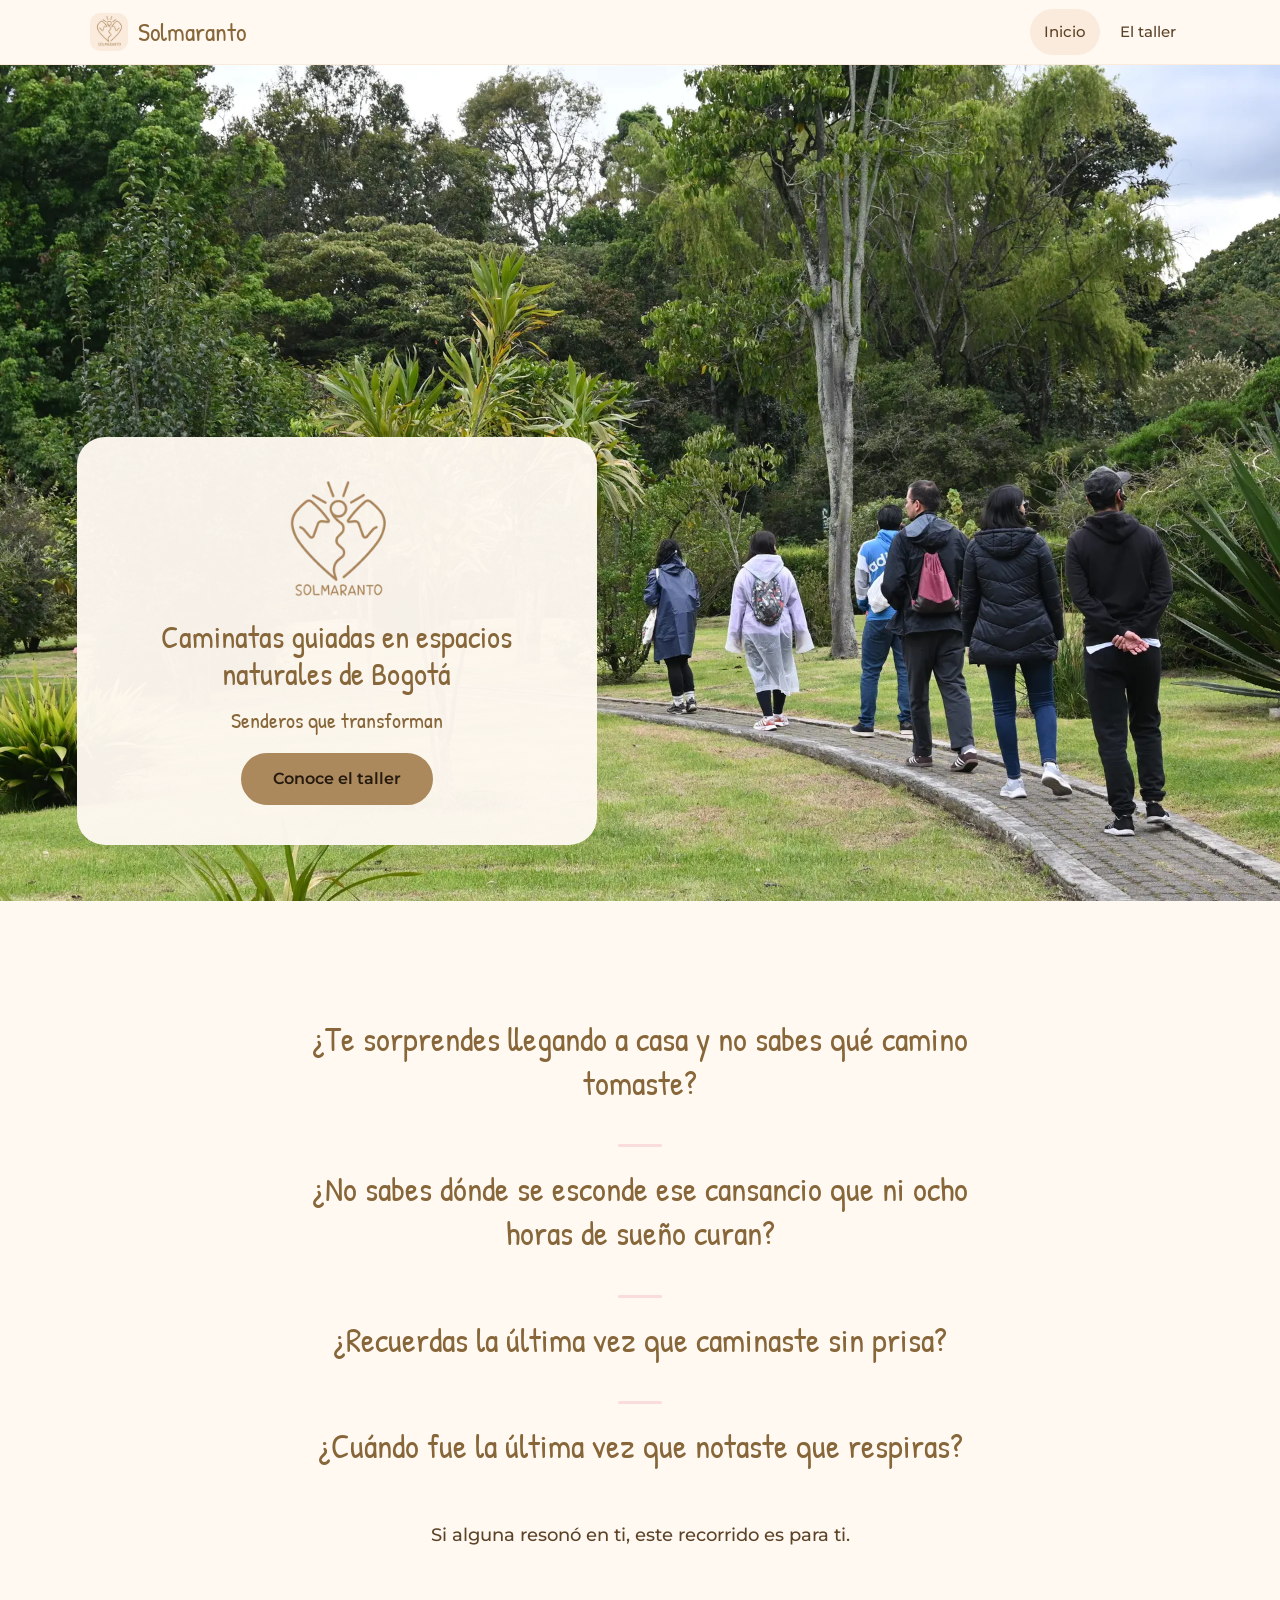
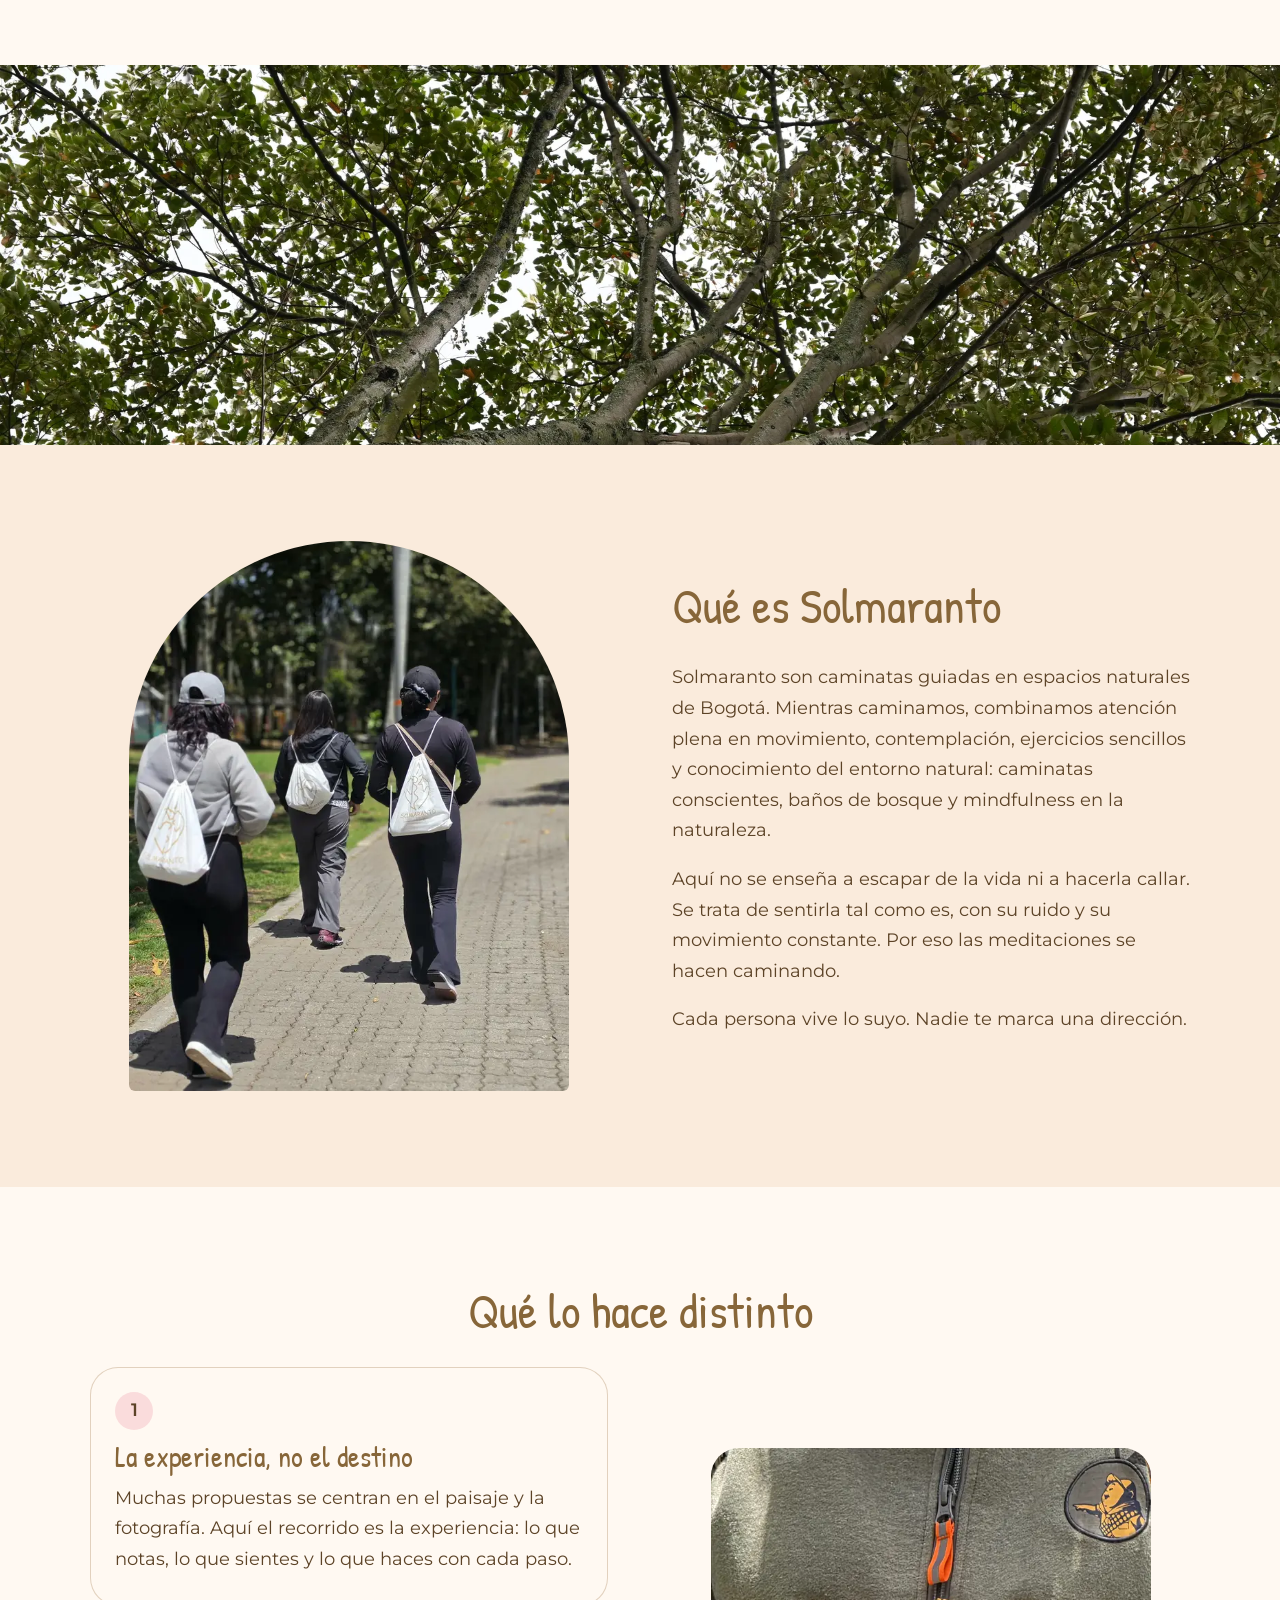
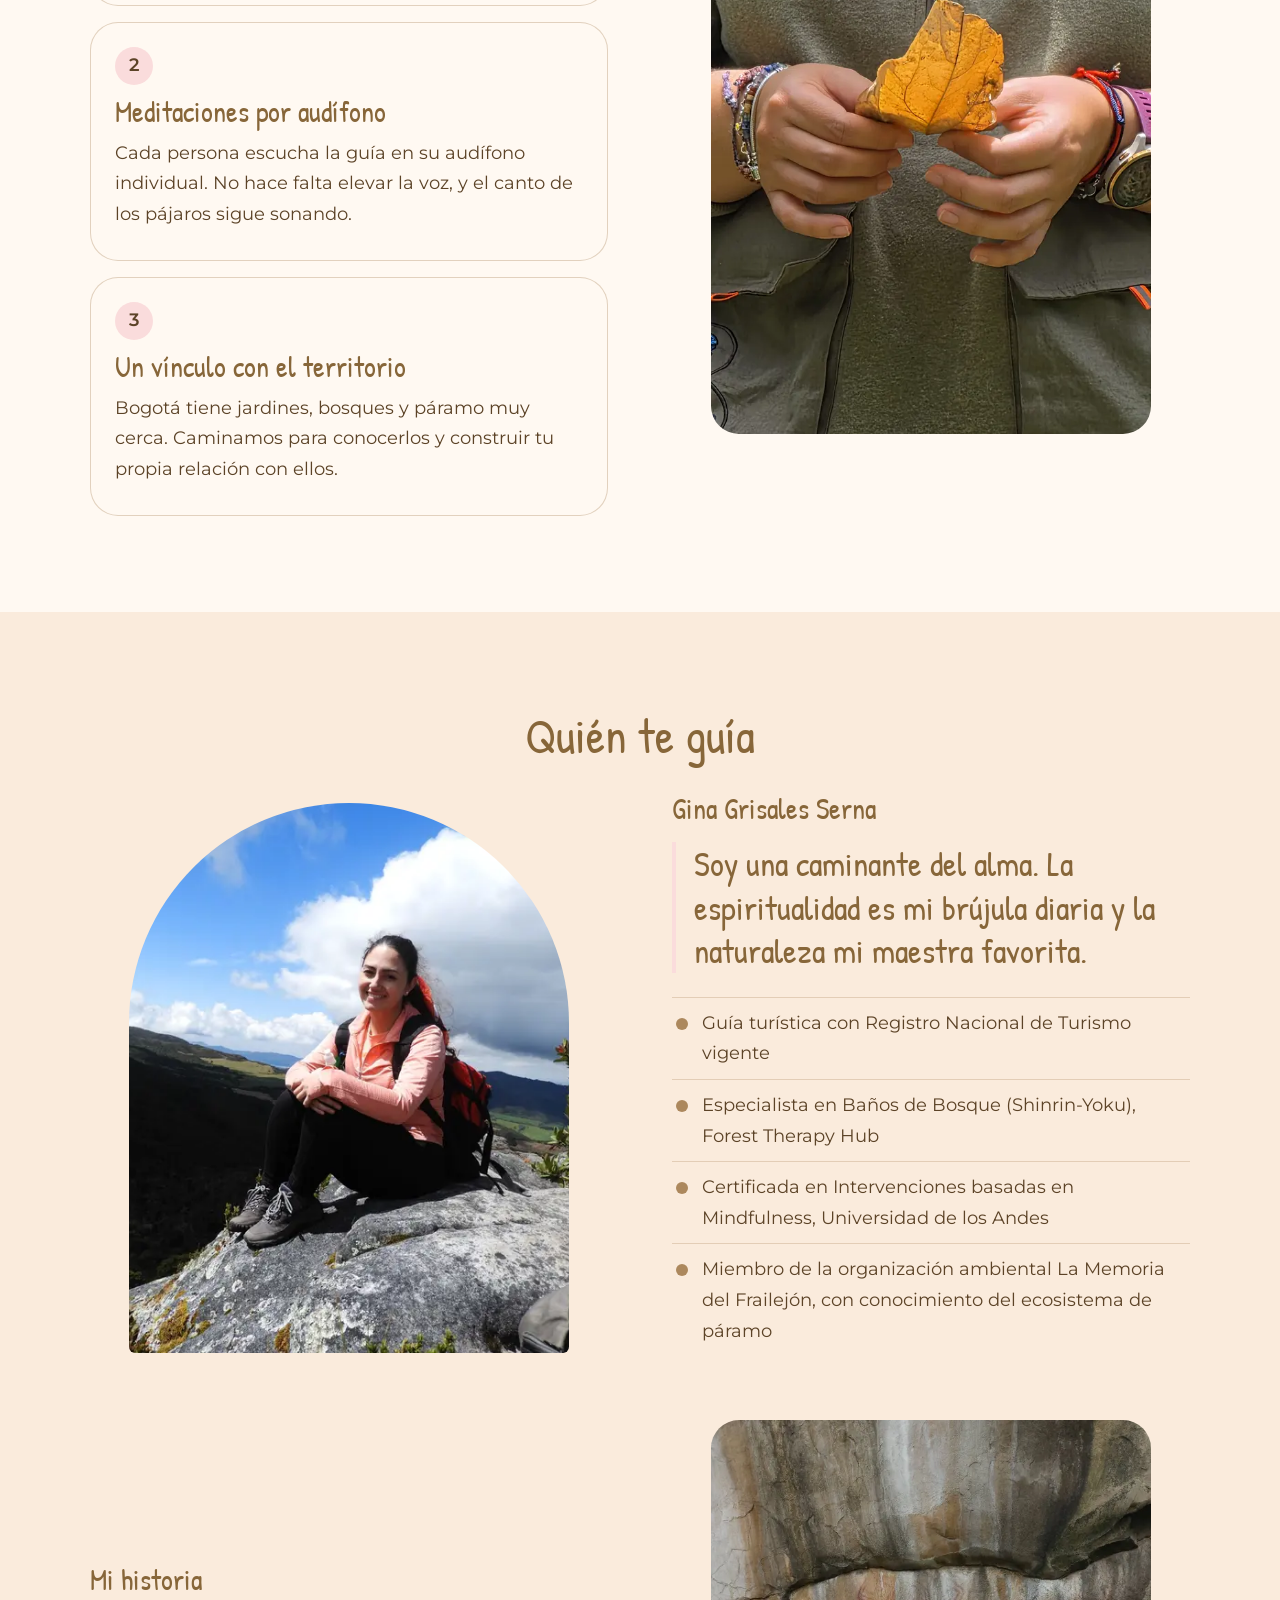
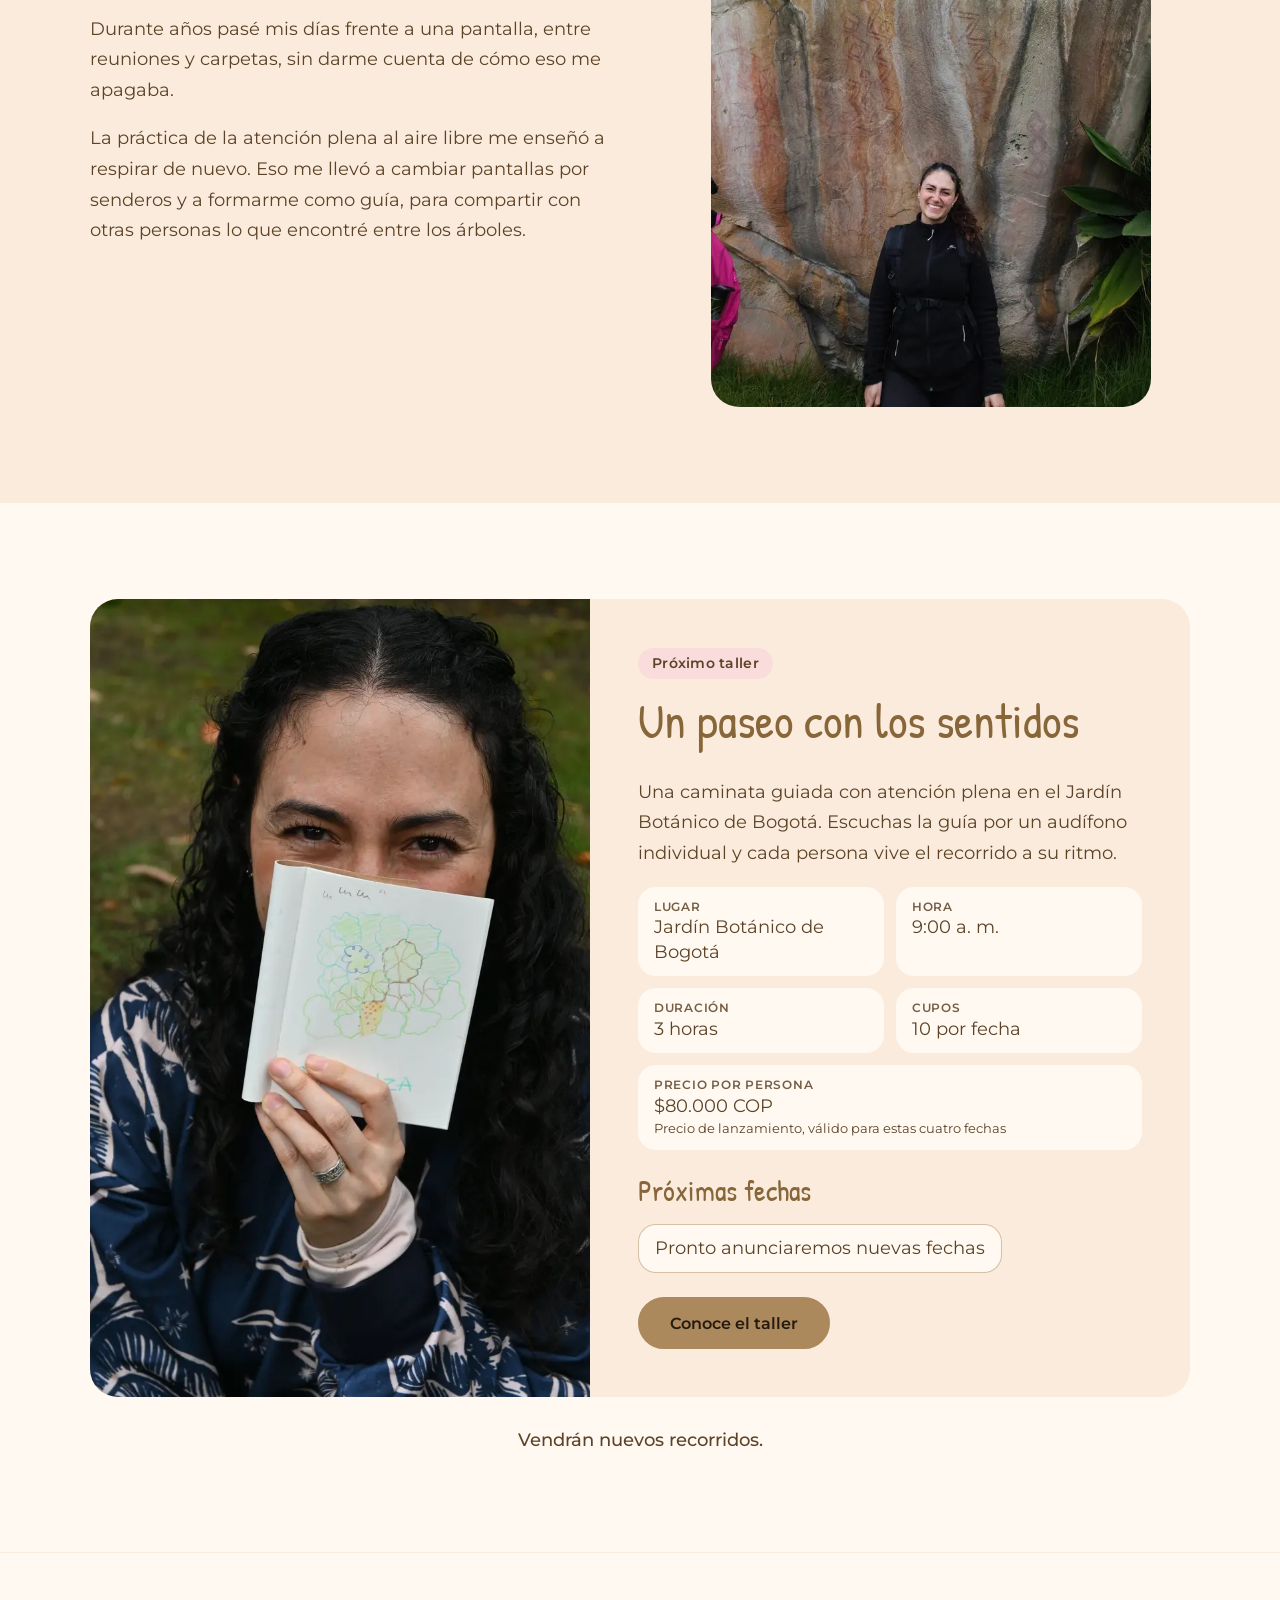
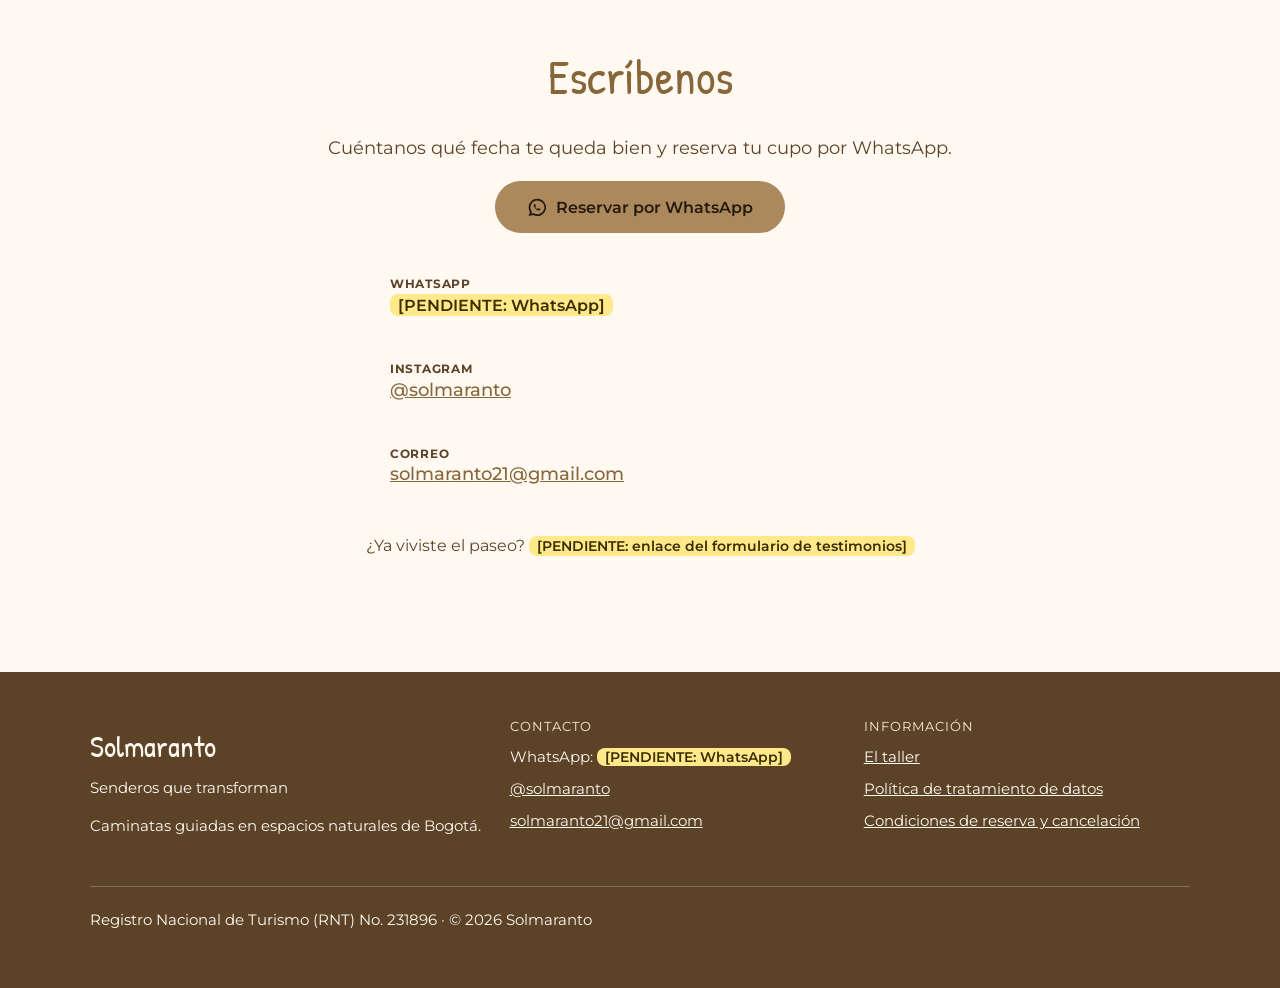
==== commit d1bca233: "Ajustar la línea de nuevos recorridos para no agregar datos que no están en el pitch Co-Authored-By:" ====
--- a/sitio/index.html
+++ b/sitio/index.html
@@ -214,7 +214,7 @@
             <a class="boton" href="taller.html">Conoce el taller</a>
           </div>
         </div>
-        <p class="nota-final">Vendrán nuevos recorridos por otros espacios naturales de Bogotá.</p>
+        <p class="nota-final">Vendrán nuevos recorridos.</p>
       </div>
     </section>
 
--- a/sitio/css/estilos.css
+++ b/sitio/css/estilos.css
@@ -0,0 +1,328 @@
+/* Solmaranto · estilos. Diseño pensado primero para celular. */
+
+/* ---------- Colores y medidas (cámbialos aquí) ---------- */
+:root {
+  --crema: #FFF9F2;          /* fondo principal */
+  --arena: #FAEBDC;          /* fondo de secciones alternas */
+  --rosa: #FADCDC;           /* acento suave, solo en detalles */
+  --marca: #AC885D;          /* color de marca: logo, botones, líneas */
+  --marca-titulo: #876639;   /* marrón de marca para títulos (contraste AA) */
+  --texto: #5C4327;          /* marrón oscuro para leer (contraste 8,8:1) */
+  --texto-boton: #241A0E;    /* texto sobre botones de marca (contraste 5,2:1) */
+
+  --fuente-titulo: "Patrick Hand", "Segoe Print", "Comic Sans MS", cursive; /* sustituta de Jojoba */
+  --fuente-texto: "Montserrat", system-ui, -apple-system, "Segoe UI", sans-serif;
+
+  --radio: 28px;
+  --ancho: 1100px;
+  --alto-barra-wa: 76px;
+}
+
+/* ---------- Base ---------- */
+*, *::before, *::after { box-sizing: border-box; }
+html { scroll-behavior: smooth; -webkit-text-size-adjust: 100%; }
+@media (prefers-reduced-motion: reduce) { html { scroll-behavior: auto; } }
+
+body {
+  margin: 0;
+  background: var(--crema);
+  color: var(--texto);
+  font-family: var(--fuente-texto);
+  font-size: 1.0625rem;
+  line-height: 1.7;
+  padding-bottom: var(--alto-barra-wa);
+}
+@media (min-width: 768px) { body { padding-bottom: 0; font-size: 1.125rem; } }
+
+img { max-width: 100%; height: auto; display: block; }
+a { color: var(--marca-titulo); }
+
+h1, h2, h3 {
+  font-family: var(--fuente-titulo);
+  font-weight: 400;
+  color: var(--marca-titulo);
+  line-height: 1.15;
+  margin: 0 0 .6em;
+}
+h1 { font-size: clamp(2.1rem, 7vw, 3.4rem); }
+h2 { font-size: clamp(2rem, 5.5vw, 3rem); }
+h3 { font-size: clamp(1.45rem, 3.5vw, 1.8rem); }
+p { margin: 0 0 1em; }
+
+:focus-visible { outline: 3px solid var(--texto); outline-offset: 3px; border-radius: 6px; }
+
+.solo-lectores {
+  position: absolute; width: 1px; height: 1px; overflow: hidden;
+  clip: rect(0 0 0 0); white-space: nowrap;
+}
+.saltar {
+  position: absolute; left: 12px; top: -60px; z-index: 100;
+  background: var(--texto); color: var(--crema); padding: 10px 16px; border-radius: 12px;
+}
+.saltar:focus { top: 12px; }
+
+.contenedor { width: min(100% - 32px, var(--ancho)); margin-inline: auto; }
+.seccion { padding: 64px 0; }
+@media (min-width: 768px) { .seccion { padding: 96px 0; } }
+.seccion--arena { background: var(--arena); }
+.seccion--rosa { background: var(--rosa); }
+.centrado { text-align: center; }
+.angosto { max-width: 40rem; margin-inline: auto; }
+
+/* Marcador de datos que faltan. Debe desaparecer antes de publicar. */
+.pendiente {
+  background: #FFE98A; color: #3A2E00; padding: 1px 8px; border-radius: 8px;
+  font-weight: 600; font-size: .9em; white-space: normal;
+}
+
+/* ---------- Botones ---------- */
+.boton {
+  display: inline-flex; align-items: center; justify-content: center; gap: .5em;
+  min-height: 52px; padding: 12px 30px;
+  background: var(--marca); color: var(--texto-boton);
+  font: 600 1rem/1.2 var(--fuente-texto); text-decoration: none; text-align: center;
+  border: 2px solid var(--marca); border-radius: 999px; cursor: pointer;
+  transition: background-color .2s, transform .2s;
+}
+.boton:hover { background: #BE9B6D; transform: translateY(-2px); }
+@media (prefers-reduced-motion: reduce) { .boton:hover { transform: none; } }
+.boton--contorno { background: transparent; color: var(--marca-titulo); border-color: var(--marca); }
+.boton--contorno:hover { background: var(--arena); }
+.boton--chico { min-height: 46px; padding: 10px 22px; font-size: .95rem; }
+.boton svg { width: 1.3em; height: 1.3em; flex: none; }
+
+/* ---------- Cabecera ---------- */
+.cabecera {
+  position: sticky; top: 0; z-index: 50;
+  background: rgba(255, 249, 242, .94); backdrop-filter: blur(6px);
+  border-bottom: 1px solid var(--arena);
+}
+.cabecera__fila { display: flex; align-items: center; justify-content: space-between; min-height: 64px; gap: 16px; }
+.cabecera__marca {
+  display: flex; align-items: center; gap: 10px; text-decoration: none;
+  font-family: var(--fuente-titulo); font-size: 1.6rem; color: var(--marca-titulo);
+}
+.cabecera__marca img { width: 38px; height: 38px; border-radius: 10px; }
+.cabecera nav { display: flex; gap: 6px; }
+.cabecera nav a {
+  padding: 10px 14px; border-radius: 999px; text-decoration: none; font-weight: 500; font-size: .95rem; color: var(--texto);
+}
+.cabecera nav a:hover, .cabecera nav a[aria-current="page"] { background: var(--arena); }
+
+/* ---------- Portada ---------- */
+.portada {
+  position: relative; display: grid; align-items: start; /* en celular la tarjeta va arriba y deja ver al grupo */
+  min-height: calc(100svh - 64px); min-height: calc(100dvh - 64px);
+  background: #2c3a2a; overflow: hidden;
+}
+.portada__foto { position: absolute; inset: 0; width: 100%; height: 100%; object-fit: cover; object-position: 68% 50%; }
+.portada__tarjeta {
+  position: relative; z-index: 1; text-align: center;
+  background: rgba(255, 249, 242, .96); border-radius: var(--radio);
+  margin: 16px 16px 0; padding: 18px 22px 22px;
+}
+.portada__logo { width: 92px; margin: 0 auto 4px; }
+.portada__tarjeta h1 { font-size: clamp(1.45rem, 5.2vw, 2rem); margin-bottom: .25em; }
+.portada__lema { font-family: var(--fuente-titulo); font-size: 1.4rem; color: var(--marca-titulo); margin: 0 0 14px; }
+@media (min-width: 768px) {
+  .portada { align-items: end; justify-items: start; }
+  .portada__tarjeta { width: min(520px, 100%); margin: 0 0 56px max(32px, 6vw); padding: 32px 40px 40px; }
+  .portada__logo { width: 130px; }
+}
+
+/* ---------- Preguntas que abren ---------- */
+.preguntas { list-style: none; margin: 0 auto 32px; padding: 0; max-width: 44rem; }
+.preguntas li {
+  font-family: var(--fuente-titulo); font-size: clamp(1.5rem, 4.6vw, 2.1rem); line-height: 1.3;
+  color: var(--marca-titulo); text-align: center; padding: 20px 0; position: relative;
+}
+.preguntas li + li::before {
+  content: ""; display: block; width: 44px; height: 3px; border-radius: 3px;
+  background: var(--rosa); margin: 0 auto 20px;
+}
+.cierre-preguntas { text-align: center; font-weight: 500; }
+
+.franja-foto { height: clamp(180px, 34vw, 380px); overflow: hidden; }
+.franja-foto img { width: 100%; height: 100%; object-fit: cover; }
+
+/* ---------- Bloques con foto ---------- */
+.dos-columnas { display: grid; gap: 32px; align-items: center; }
+@media (min-width: 860px) {
+  .dos-columnas { grid-template-columns: 1fr 1fr; gap: 64px; }
+  .dos-columnas--invertida > :first-child { order: 2; }
+}
+.foto-arco { border-radius: 999px 999px var(--radio) var(--radio); overflow: hidden; aspect-ratio: 4 / 5; background: var(--arena); }
+.foto-arco img { width: 100%; height: 100%; object-fit: cover; }
+.foto-redonda { border-radius: var(--radio); overflow: hidden; background: var(--arena); }
+.foto-redonda img { width: 100%; height: 100%; object-fit: cover; }
+.foto-marco { max-width: 440px; margin-inline: auto; width: 100%; }
+
+/* ---------- Tres ideas ---------- */
+.ideas { display: grid; gap: 16px; margin: 0; padding: 0; list-style: none; }
+.idea {
+  background: var(--crema); border-radius: var(--radio); padding: 24px 24px 12px;
+  border: 1px solid rgba(172, 136, 93, .35);
+}
+.idea h3 { margin-bottom: .35em; }
+.idea__num {
+  display: inline-grid; place-items: center; width: 38px; height: 38px; border-radius: 50%;
+  background: var(--rosa); color: var(--texto); font-weight: 600; margin-bottom: 10px;
+}
+.seccion--arena .idea { background: var(--crema); }
+
+/* ---------- Quién te guía ---------- */
+.frase {
+  font-family: var(--fuente-titulo); font-size: clamp(1.6rem, 4.6vw, 2.1rem); line-height: 1.3;
+  color: var(--marca-titulo); margin: 0 0 24px; padding-left: 18px; border-left: 4px solid var(--rosa);
+}
+.credenciales { list-style: none; margin: 0 0 8px; padding: 0; }
+.credenciales li { position: relative; padding: 10px 0 10px 30px; border-top: 1px solid rgba(172, 136, 93, .3); }
+.credenciales li::before {
+  content: ""; position: absolute; left: 4px; top: 1.1em; width: 12px; height: 12px;
+  border-radius: 50%; background: var(--marca);
+}
+.guia__bloque + .guia__bloque { margin-top: 56px; }
+
+/* ---------- Tarjeta del taller ---------- */
+.taller-tarjeta {
+  display: grid; background: var(--arena); border-radius: var(--radio); overflow: hidden;
+}
+.taller-tarjeta__foto { aspect-ratio: 4 / 3; }
+.taller-tarjeta__foto img { width: 100%; height: 100%; object-fit: cover; }
+.taller-tarjeta__cuerpo { padding: 28px 24px 32px; }
+@media (min-width: 860px) {
+  .taller-tarjeta { grid-template-columns: 5fr 6fr; }
+  .taller-tarjeta__foto { aspect-ratio: auto; min-height: 100%; }
+  .taller-tarjeta__cuerpo { padding: 48px; }
+}
+.etiqueta {
+  display: inline-block; background: var(--rosa); color: var(--texto); font-size: .85rem; font-weight: 600;
+  padding: 4px 14px; border-radius: 999px; margin-bottom: 14px; letter-spacing: .02em;
+}
+.datos-clave { display: grid; gap: 12px; grid-template-columns: 1fr 1fr; margin: 0 0 24px; padding: 0; list-style: none; }
+.datos-clave li { background: var(--crema); border-radius: 18px; padding: 12px 16px; line-height: 1.35; }
+.datos-clave strong { display: block; font-size: .78rem; font-weight: 600; letter-spacing: .06em; text-transform: uppercase; opacity: .85; }
+.datos-clave .ancho { grid-column: 1 / -1; }
+.datos-clave small { display: block; font-size: .8rem; margin-top: 2px; }
+
+.chips { display: flex; flex-wrap: wrap; gap: 10px; margin: 0 0 24px; padding: 0; list-style: none; }
+.chip {
+  background: var(--crema); border: 1px solid rgba(172, 136, 93, .5); border-radius: 18px;
+  padding: 8px 14px; display: grid; line-height: 1.3;
+}
+.chip__dia { font-weight: 600; text-transform: capitalize; }
+.chip__estado { font-size: .82rem; }
+.chip--agotado { opacity: .75; }
+.chip--agotado .chip__dia { text-decoration: line-through; text-decoration-thickness: 1px; }
+.chip--vacio { padding: 12px 16px; }
+
+.nota-final { text-align: center; margin: 28px auto 0; max-width: 36rem; font-weight: 500; }
+
+/* ---------- Testimonios ---------- */
+.testimonios { display: grid; gap: 20px; margin-top: 32px; }
+@media (min-width: 860px) { .testimonios { grid-template-columns: repeat(3, 1fr); } }
+.testimonio { margin: 0; background: var(--crema); border-radius: var(--radio); padding: 28px; }
+.testimonio__texto { margin: 0 0 14px; }
+.testimonio__texto p { font-size: 1.05rem; margin: 0; }
+.testimonio__autor { font-weight: 600; }
+
+/* ---------- Contacto ---------- */
+.contactos { display: grid; gap: 14px; margin: 28px auto 0; max-width: 34rem; padding: 0; list-style: none; }
+.contactos li { background: var(--crema); border-radius: 22px; padding: 14px 22px; text-align: left; line-height: 1.4; }
+.contactos strong { display: block; font-size: .78rem; letter-spacing: .06em; text-transform: uppercase; }
+.contactos a { font-weight: 500; overflow-wrap: anywhere; }
+.aparte { margin-top: 32px; font-size: .98rem; }
+
+/* ---------- Pie de página ---------- */
+.pie { background: var(--texto); color: var(--crema); padding: 48px 0 40px; font-size: .95rem; }
+.pie a { color: var(--crema); }
+.pie .pendiente { color: #3A2E00; }
+.pie__grid { display: grid; gap: 28px; }
+@media (min-width: 768px) { .pie__grid { grid-template-columns: 1.2fr 1fr 1fr; } }
+.pie h2 { font-family: var(--fuente-texto); font-size: .8rem; letter-spacing: .08em; text-transform: uppercase; color: var(--arena); margin-bottom: 10px; }
+.pie ul { list-style: none; margin: 0; padding: 0; }
+.pie li { margin-bottom: 6px; }
+.pie__marca { font-family: var(--fuente-titulo); font-size: 1.9rem; margin: 0 0 4px; }
+.pie__lema { margin: 0 0 12px; }
+.pie__rnt { margin-top: 32px; padding-top: 20px; border-top: 1px solid rgba(255, 249, 242, .25); }
+
+/* ---------- Botón fijo de WhatsApp (solo celular) ---------- */
+.barra-wa {
+  position: fixed; left: 0; right: 0; bottom: 0; z-index: 60;
+  padding: 10px 16px calc(10px + env(safe-area-inset-bottom));
+  background: rgba(255, 249, 242, .96); border-top: 1px solid var(--arena);
+}
+.barra-wa .boton { width: 100%; }
+@media (min-width: 768px) { .barra-wa { display: none; } }
+
+/* ---------- Página del taller ---------- */
+.encabezado-taller { background: var(--arena); padding: 56px 0 0; }
+.encabezado-taller .resumen { font-size: 1.15rem; max-width: 40rem; }
+.franja-datos {
+  display: grid; gap: 12px; grid-template-columns: 1fr 1fr; list-style: none; margin: 32px 0 0; padding: 20px 0 28px;
+}
+@media (min-width: 860px) { .franja-datos { grid-template-columns: repeat(4, 1fr); } }
+.franja-datos li { background: var(--crema); border-radius: 20px; padding: 14px 18px; line-height: 1.35; }
+.franja-datos strong { display: block; font-size: .78rem; letter-spacing: .06em; text-transform: uppercase; }
+.franja-datos small { display: block; font-size: .8rem; margin-top: 2px; }
+
+.pasos { list-style: none; counter-reset: paso; margin: 0; padding: 0; display: grid; gap: 14px; }
+.pasos li {
+  counter-increment: paso; position: relative; background: var(--crema);
+  border-radius: var(--radio); padding: 22px 22px 22px 76px; border: 1px solid rgba(172, 136, 93, .35);
+}
+.pasos li::before {
+  content: counter(paso); position: absolute; left: 20px; top: 20px; width: 40px; height: 40px; border-radius: 50%;
+  display: grid; place-items: center; background: var(--rosa); color: var(--texto);
+  font-family: var(--fuente-titulo); font-size: 1.5rem;
+}
+.pasos h3 { margin-bottom: .2em; font-size: 1.5rem; }
+.pasos p { margin: 0; }
+
+.dos-listas { display: grid; gap: 20px; }
+@media (min-width: 768px) { .dos-listas { grid-template-columns: 1fr 1fr; } }
+.lista-caja { background: var(--crema); border-radius: var(--radio); padding: 28px; }
+.lista-caja ul { margin: 0; padding-left: 1.2em; }
+.lista-caja li { margin-bottom: .5em; }
+
+.fechas { display: grid; gap: 14px; margin: 0; padding: 0; list-style: none; }
+.fecha {
+  display: grid; gap: 14px; align-items: center; background: var(--crema);
+  border-radius: var(--radio); padding: 20px 22px; border: 1px solid rgba(172, 136, 93, .35);
+}
+@media (min-width: 640px) { .fecha { grid-template-columns: 1fr auto; } }
+.fecha__dia { display: block; font-size: 1.1rem; text-transform: capitalize; }
+.fecha__detalle { display: block; font-size: .92rem; }
+.fecha--agotada { opacity: .8; }
+.fecha--agotada .fecha__dia { text-decoration: line-through; text-decoration-thickness: 1px; }
+.fecha--vacia p { margin: 0; }
+
+.tres-pasos { display: grid; gap: 16px; list-style: none; margin: 0; padding: 0; counter-reset: reserva; }
+@media (min-width: 860px) { .tres-pasos { grid-template-columns: repeat(3, 1fr); } }
+.tres-pasos li { counter-increment: reserva; background: var(--crema); border-radius: var(--radio); padding: 24px; }
+.tres-pasos li::before {
+  content: counter(reserva); display: grid; place-items: center; width: 42px; height: 42px; border-radius: 50%;
+  background: var(--rosa); color: var(--texto); font-family: var(--fuente-titulo); font-size: 1.5rem; margin-bottom: 10px;
+}
+.tres-pasos h3 { font-size: 1.45rem; margin-bottom: .2em; }
+.tres-pasos p { margin: 0; }
+
+.preguntas-frecuentes details { background: var(--crema); border-radius: 22px; margin-bottom: 12px; border: 1px solid rgba(172, 136, 93, .35); }
+.preguntas-frecuentes summary {
+  cursor: pointer; padding: 18px 22px; font-weight: 600; list-style: none; display: flex; justify-content: space-between; gap: 16px; align-items: center;
+}
+.preguntas-frecuentes summary::-webkit-details-marker { display: none; }
+.preguntas-frecuentes summary::after { content: "+"; font-size: 1.6rem; line-height: 1; color: var(--marca-titulo); flex: none; }
+.preguntas-frecuentes details[open] summary::after { content: "–"; }
+.preguntas-frecuentes .respuesta { padding: 0 22px 18px; }
+.preguntas-frecuentes .respuesta p:last-child { margin-bottom: 0; }
+
+.cierre-reserva { text-align: center; }
+.cierre-reserva .angosto p { font-size: 1.1rem; }
+
+/* ---------- Páginas de texto (legales) ---------- */
+.aviso-borrador {
+  background: #FFE98A; color: #3A2E00; border-radius: 18px; padding: 16px 20px; font-weight: 600; margin: 0 0 32px;
+}
+.texto-legal h2 { font-size: 1.9rem; margin-top: 1.6em; }
+.texto-legal { max-width: 46rem; }
